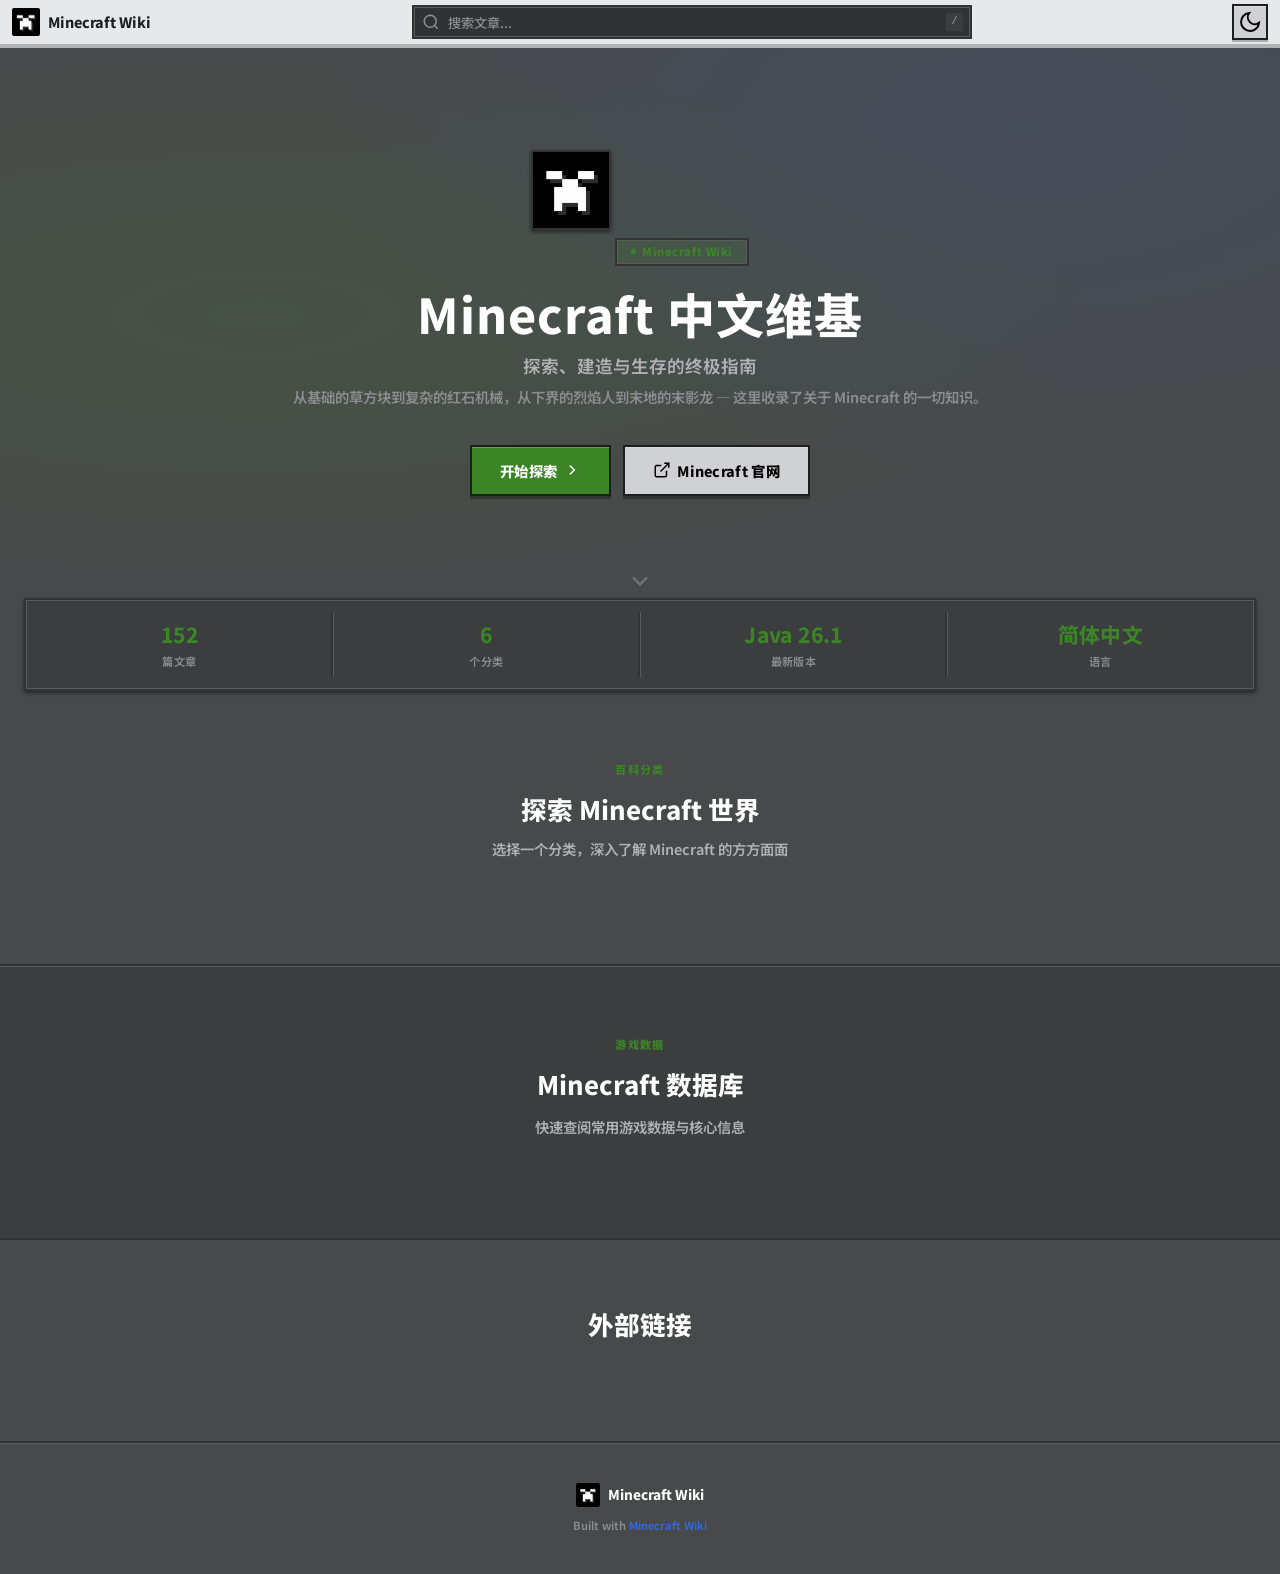
==== index.html @ eb690737 "fix(ui): 修复侧边栏折叠及优化主页宽屏布局" ====
<!DOCTYPE html>
<html lang="zh-Hans" data-theme="dark">
<head>
  <meta charset="UTF-8">
  <meta name="viewport" content="width=device-width, initial-scale=1.0">
  <title>Lively Minecraft Wiki</title>
  <meta name="description" content="Lively Minecraft Wiki · 灵动--我的世界中文百科，从基础的草方块到复杂的红石机械，收录关于 Minecraft 的一切知识">

  <link rel="preconnect" href="https://fonts.loli.net">
  <link rel="preconnect" href="https://gstatic.loli.net" crossorigin>
  <link href="https://fonts.loli.net/css2?family=Noto+Sans+SC:wght@300;400;500;600;700&display=swap" rel="stylesheet">

  <link rel="stylesheet" href="page/css/theme.css">
  <link rel="stylesheet" href="page/css/home.css">
</head>
<body>

  <!-- Top Bar -->
  <header class="home-topbar" id="topBar">
    <a href="./" class="home-topbar__brand" id="topBrand">
      <img class="home-topbar__logo" id="topLogo" src="page/logo.jpg" alt="Logo">
      <span class="home-topbar__name" id="topName">Minecraft Wiki</span>
    </a>
    <div class="home-topbar__search" id="homeSearch">
      <div class="search-box">
        <svg class="search-box__icon" viewBox="0 0 24 24" width="18" height="18" fill="none" stroke="currentColor" stroke-width="2">
          <circle cx="11" cy="11" r="8"/><line x1="21" y1="21" x2="16.65" y2="16.65"/>
        </svg>
        <input type="text" class="search-box__input" id="homeSearchInput" placeholder="搜索文章..." autocomplete="off">
        <kbd class="search-box__shortcut">/</kbd>
        <button class="search-box__clear" id="homeSearchClear" aria-label="清除搜索" style="display:none">
          <svg viewBox="0 0 24 24" width="16" height="16" fill="none" stroke="currentColor" stroke-width="2"><line x1="18" y1="6" x2="6" y2="18"/><line x1="6" y1="6" x2="18" y2="18"/></svg>
        </button>
      </div>
      <div class="search-results" id="homeSearchResults" style="display:none">
        <div class="search-results__inner" id="homeSearchResultsInner"></div>
        <div class="search-results__footer">按 <kbd>/</kbd> 快速聚焦搜索框</div>
      </div>
    </div>
    <div class="home-topbar__actions">
      <button class="icon-button" id="themeToggle" aria-label="切换主题">
        <svg viewBox="0 0 24 24" width="24" height="24" id="themeIcon" fill="none" stroke="currentColor" stroke-width="2">
          <path d="M21 12.79A9 9 0 1 1 11.21 3 7 7 0 0 0 21 12.79z"/>
        </svg>
      </button>
    </div>
  </header>

  <!-- Hero Section -->
  <section class="hero">
    <div class="hero__content">
      <img class="hero__logo" id="heroLogo" src="page/logo.jpg" alt="Logo">
      <div class="hero__badge" id="heroBadge">
        <span class="hero__badge-dot"></span>
        <span id="heroBadgeText">Minecraft Wiki</span>
      </div>
      <h1 class="hero__title" id="heroTitle">Minecraft 中文维基</h1>
      <p class="hero__subtitle" id="heroSubtitle">探索、建造与生存的终极指南</p>
      <p class="hero__description" id="heroDescription">从基础的草方块到复杂的红石机械，从下界的烈焰人到末地的末影龙 — 这里收录了关于 Minecraft 的一切知识。</p>
      <div class="hero__actions" id="heroActions">
        <a class="btn btn--primary" href="#categoryPortal" id="heroPrimary">
          <span>开始探索</span>
          <svg viewBox="0 0 24 24" width="18" height="18" fill="none" stroke="currentColor" stroke-width="2"><polyline points="9 18 15 12 9 6"/></svg>
        </a>
        <a class="btn btn--outline" href="https://www.minecraft.net/" target="_blank" rel="noopener" id="heroSecondary">
          <svg viewBox="0 0 24 24" width="18" height="18" fill="none" stroke="currentColor" stroke-width="2"><path d="M18 13v6a2 2 0 0 1-2 2H5a2 2 0 0 1-2-2V8a2 2 0 0 1 2-2h6"/><polyline points="15 3 21 3 21 9"/><line x1="10" y1="14" x2="21" y2="3"/></svg>
          <span>Minecraft 官网</span>
        </a>
      </div>
    </div>
    <div class="scroll-indicator" id="scrollIndicator" title="向下滚动">
      <svg viewBox="0 0 24 24" width="28" height="28" fill="none" stroke="currentColor" stroke-width="2">
        <polyline points="6 9 12 15 18 9"/>
      </svg>
    </div>
  </section>

  <!-- Stats Bar -->
  <section class="stats-bar" id="statsBar">
    <div class="stats-bar__inner">
      <div class="stats-bar__item">
        <span class="stats-bar__number" id="statsTotalArticles">152</span>
        <span class="stats-bar__label">篇文章</span>
      </div>
      <div class="stats-bar__item">
        <span class="stats-bar__number" id="statsCategories">6</span>
        <span class="stats-bar__label">个分类</span>
      </div>
      <div class="stats-bar__item" id="statsVersionItem">
        <span class="stats-bar__number" id="statsLatestVersion">Java 26.1</span>
        <span class="stats-bar__label">最新版本</span>
      </div>
      <div class="stats-bar__item">
        <span class="stats-bar__number" id="statsLang">简体中文</span>
        <span class="stats-bar__label">语言</span>
      </div>
    </div>
  </section>

  <!-- Category Portal - MC Wiki Style -->
  <section class="category-portal" id="categoryPortal">
    <div class="category-portal__inner">
      <div class="category-portal__header">
        <span class="category-portal__label">百科分类</span>
        <h2 class="category-portal__title">探索 Minecraft 世界</h2>
        <p class="category-portal__subtitle">选择一个分类，深入了解 Minecraft 的方方面面</p>
      </div>
      <div class="category-portal__grid" id="categoryGrid">
        <!-- Dynamic category cards inserted by JS -->
      </div>
    </div>
  </section>

  <!-- Widgets Section -->
  <section class="widgets" id="widgetsSection">
    <div class="widgets__inner">
      <div class="widgets__header">
        <span class="widgets__label" id="widgetsLabel">游戏数据</span>
        <h2 class="widgets__title" id="widgetsTitle">Minecraft 数据库</h2>
        <p class="widgets__description" id="widgetsDescription">快速查阅常用游戏数据与核心信息</p>
      </div>
      <div class="widgets__grid" id="widgetsGrid">
        <!-- Dynamic widgets inserted by JS -->
      </div>
    </div>
  </section>

  <!-- External Links Section -->
  <section class="links-section" id="linksSection">
    <h2 class="links-section__title" id="linksTitle">外部链接</h2>
    <div class="links-grid" id="linksGrid">
      <!-- Dynamic links inserted by JS -->
    </div>
  </section>

  <!-- Footer -->
  <footer class="site-footer">
    <div class="site-footer__inner">
      <div class="site-footer__brand">
        <img class="site-footer__logo" id="footerLogo" src="page/logo.jpg" alt="Logo">
        <span class="site-footer__name" id="footerName">Minecraft Wiki</span>
      </div>
      <p class="site-footer__copyright">
        Built with <a class="site-footer__link" href="https://www.minecraft.net/" id="footerLink">Minecraft Wiki</a>
      </p>
    </div>
  </footer>

  <script>
  (function() {
    'use strict';

    // ===== SVG Icons =====
    var ICONS = {
      edit: '<svg viewBox="0 0 24 24" width="24" height="24" fill="none" stroke="currentColor" stroke-width="2"><path d="M11 4H4a2 2 0 0 0-2 2v14a2 2 0 0 0 2 2h14a2 2 0 0 0 2-2v-7"/><path d="M18.5 2.5a2.121 2.121 0 0 1 3 3L12 15l-4 1 1-4 9.5-9.5z"/></svg>',
      palette: '<svg viewBox="0 0 24 24" width="24" height="24" fill="none" stroke="currentColor" stroke-width="2"><circle cx="12" cy="12" r="10"/><path d="M12 2a10 10 0 0 1 0 20"/><path d="M12 2a10 10 0 0 0 0 20"/></svg>',
      darkmode: '<svg viewBox="0 0 24 24" width="24" height="24" fill="none" stroke="currentColor" stroke-width="2"><path d="M21 12.79A9 9 0 1 1 11.21 3 7 7 0 0 0 21 12.79z"/></svg>',
      devices: '<svg viewBox="0 0 24 24" width="24" height="24" fill="none" stroke="currentColor" stroke-width="2"><rect x="2" y="3" width="20" height="14" rx="2" ry="2"/><line x1="8" y1="21" x2="16" y2="21"/><line x1="12" y1="17" x2="12" y2="21"/></svg>',
      bolt: '<svg viewBox="0 0 24 24" width="24" height="24" fill="none" stroke="currentColor" stroke-width="2"><polygon points="13 2 3 14 12 14 11 22 21 10 12 10 13 2"/></svg>',
      tune: '<svg viewBox="0 0 24 24" width="24" height="24" fill="none" stroke="currentColor" stroke-width="2"><line x1="4" y1="21" x2="4" y2="14"/><line x1="4" y1="10" x2="4" y2="3"/><line x1="12" y1="21" x2="12" y2="12"/><line x1="12" y1="8" x2="12" y2="3"/><line x1="20" y1="21" x2="20" y2="16"/><line x1="20" y1="12" x2="20" y2="3"/><line x1="1" y1="14" x2="7" y2="14"/><line x1="9" y1="8" x2="15" y2="8"/><line x1="17" y1="16" x2="23" y2="16"/></svg>',
      home: '<svg viewBox="0 0 24 24" width="20" height="20" fill="none" stroke="currentColor" stroke-width="2"><path d="M3 9l9-7 9 7v11a2 2 0 0 1-2 2H5a2 2 0 0 1-2-2z"/><polyline points="9 22 9 12 15 12 15 22"/></svg>',
      schedule: '<svg viewBox="0 0 24 24" width="20" height="20" fill="none" stroke="currentColor" stroke-width="2"><rect x="3" y="4" width="18" height="18" rx="2" ry="2"/><line x1="16" y1="2" x2="16" y2="6"/><line x1="8" y1="2" x2="8" y2="6"/><line x1="3" y1="10" x2="21" y2="10"/></svg>',
      info: '<svg viewBox="0 0 24 24" width="20" height="20" fill="none" stroke="currentColor" stroke-width="2"><circle cx="12" cy="12" r="10"/><line x1="12" y1="16" x2="12" y2="12"/><line x1="12" y1="8" x2="12.01" y2="8"/></svg>',
      external: '<svg viewBox="0 0 24 24" width="16" height="16" fill="none" stroke="currentColor" stroke-width="2"><path d="M18 13v6a2 2 0 0 1-2 2H5a2 2 0 0 1-2-2V8a2 2 0 0 1 2-2h6"/><polyline points="15 3 21 3 21 9"/><line x1="10" y1="14" x2="21" y2="3"/></svg>',
      chevronRight: '<svg viewBox="0 0 24 24" width="20" height="20" fill="none" stroke="currentColor" stroke-width="2"><polyline points="9 18 15 12 9 6"/></svg>',
      sun: '<svg viewBox="0 0 24 24" width="24" height="24" fill="none" stroke="currentColor" stroke-width="2"><circle cx="12" cy="12" r="5"/><line x1="12" y1="1" x2="12" y2="3"/><line x1="12" y1="21" x2="12" y2="23"/><line x1="4.22" y1="4.22" x2="5.64" y2="5.64"/><line x1="18.36" y1="18.36" x2="19.78" y2="19.78"/><line x1="1" y1="12" x2="3" y2="12"/><line x1="21" y1="12" x2="23" y2="12"/><line x1="4.22" y1="19.78" x2="5.64" y2="18.36"/><line x1="18.36" y1="5.64" x2="19.78" y2="4.22"/></svg>',
      moon: '<svg viewBox="0 0 24 24" width="24" height="24" fill="none" stroke="currentColor" stroke-width="2"><path d="M21 12.79A9 9 0 1 1 11.21 3 7 7 0 0 0 21 12.79z"/></svg>',
      search: '<svg viewBox="0 0 24 24" width="18" height="18" fill="none" stroke="currentColor" stroke-width="2"><circle cx="11" cy="11" r="8"/><line x1="21" y1="21" x2="16.65" y2="16.65"/></svg>',
      cube: '<svg viewBox="0 0 24 24" width="24" height="24" fill="none" stroke="currentColor" stroke-width="2"><path d="M21 16V8a2 2 0 0 0-1-1.73l-7-4a2 2 0 0 0-2 0l-7 4A2 2 0 0 0 3 8v8a2 2 0 0 0 1 1.73l7 4a2 2 0 0 0 2 0l7-4A2 2 0 0 0 21 16z"/></svg>',
      sword: '<svg viewBox="0 0 24 24" width="24" height="24" fill="none" stroke="currentColor" stroke-width="2"><polyline points="14.5 17.5 3 6 3 3 6 3 17.5 14.5"/><line x1="13" y1="19" x2="19" y2="13"/><line x1="16" y1="16" x2="20" y2="20"/><line x1="19" y1="21" x2="21" y2="19"/></svg>',
      monster: '<svg viewBox="0 0 24 24" width="24" height="24" fill="none" stroke="currentColor" stroke-width="2"><circle cx="12" cy="12" r="10"/><circle cx="9" cy="10" r="1.5"/><circle cx="15" cy="10" r="1.5"/><path d="M9 15c0 0 1.5 2 3 2s3-2 3-2"/></svg>',
      anvil: '<svg viewBox="0 0 24 24" width="24" height="24" fill="none" stroke="currentColor" stroke-width="2"><path d="M6 6h12v4H6z"/><path d="M8 10v8h8v-8"/><path d="M10 18v4h4v-4"/></svg>',
      gear: '<svg viewBox="0 0 24 24" width="24" height="24" fill="none" stroke="currentColor" stroke-width="2"><circle cx="12" cy="12" r="3"/><path d="M12 1v2M12 21v2M4.22 4.22l1.42 1.42M18.36 18.36l1.42 1.42M1 12h2M21 12h2M4.22 19.78l1.42-1.42M18.36 5.64l1.42-1.42"/></svg>',
      history: '<svg viewBox="0 0 24 24" width="24" height="24" fill="none" stroke="currentColor" stroke-width="2"><circle cx="12" cy="12" r="10"/><polyline points="12 6 12 12 16 14"/></svg>'
    };

    // ===== Theme =====
    var html = document.documentElement;
    var themeIcon = document.getElementById('themeIcon');

    function getPreferredTheme() {
      var stored = localStorage.getItem('owd-home-theme');
      if (stored === 'light' || stored === 'dark') return stored;
      return window.matchMedia('(prefers-color-scheme: light)').matches ? 'light' : 'dark';
    }

    function applyTheme(theme) {
      html.setAttribute('data-theme', theme);
      var isDark = theme === 'dark';
      themeIcon.innerHTML = isDark ? ICONS.moon : ICONS.sun;
      localStorage.setItem('owd-home-theme', theme);
    }

    function toggleTheme() {
      html.classList.add('theme-transition');
      var newTheme = html.getAttribute('data-theme') === 'dark' ? 'light' : 'dark';
      applyTheme(newTheme);
      setTimeout(function() { html.classList.remove('theme-transition'); }, 300);
    }

    applyTheme(getPreferredTheme());
    document.getElementById('themeToggle').addEventListener('click', toggleTheme);

    // ===== Category Data =====
    var CATEGORIES = [
      {
        id: 'blocks',
        title: '方块',
        icon: 'cube',
        description: '从草方块到远古残骸，超过 150 种方块的完整知识库。每种方块都有详细的属性、获取方式与用途说明。',
        color: '#3C8527',
        link: 'page/#/blocks',
        count: '87 篇文章',
        tags: ['石头', '木头', '矿石', '红石', '建筑', '装饰']
      },
      {
        id: 'items',
        title: '物品',
        icon: 'sword',
        description: '工具、武器、盔甲、食物、药水 — 所有可持有和使用的物品。含合成配方与推荐附魔。',
        color: '#2E6BE5',
        link: 'page/#/items',
        count: '14 篇文章',
        tags: ['工具', '武器', '盔甲', '食物', '药水', '附魔书']
      },
      {
        id: 'mobs',
        title: '生物',
        icon: 'monster',
        description: '从友好的村民到可怕的末影龙，认识每一种生物的行为、掉落物与战斗策略。',
        color: '#C33636',
        link: 'page/#/mobs',
        count: '21 篇文章',
        tags: ['被动', '中立', '敌对', 'Boss', '下界', '末地']
      },
      {
        id: 'crafting',
        title: '合成',
        icon: 'anvil',
        description: '工作台、熔炉、酿造台 — 所有合成、烧炼与酿造配方一应俱全。',
        color: '#D4A017',
        link: 'page/#/crafting',
        count: '9 篇文章',
        tags: ['工具', '武器', '盔甲', '红石', '酿造', '烧炼']
      },
      {
        id: 'mechanics',
        title: '游戏机制',
        icon: 'gear',
        description: '红石电路、附魔、交易、战斗 — 深入了解 Minecraft 的每一个游戏系统。',
        color: '#7B2D8B',
        link: 'page/#/mechanics',
        count: '15 篇文章',
        tags: ['红石', '附魔', '酿造', '交易', '战斗', '养殖']
      },
      {
        id: 'versions',
        title: '版本历史',
        icon: 'history',
        description: '从 Classic 到最新版本，追溯 Minecraft 的完整进化历程与每个版本的更新内容。',
        color: '#1A8B8B',
        link: 'page/#/versions',
        count: '1 篇文章',
        tags: ['Java版', '基岩版', '更新日志', '版本对比']
      }
    ];

    // ===== Version Data - Loaded from api/latest.json =====
    var LATEST_VERSIONS = null;
    function loadLatestVersion() {
      return fetch('api/latest.json')
        .then(function(r) { return r.json(); })
        .then(function(data) {
          LATEST_VERSIONS = data;
          // Update stats bar
          var statsEl = document.getElementById('statsLatestVersion');
          if (statsEl && data.java) {
            statsEl.textContent = 'Java ' + data.java.version;
          }
        })
        .catch(function(err) {
          console.warn('加载 api/latest.json 失败:', err.message);
        });
    }

    function replaceVersionPlaceholders(md) {
      if (!LATEST_VERSIONS) return md;
      return md
        .replace(/\{\{JE_VERSION\}\}/g, LATEST_VERSIONS.java ? LATEST_VERSIONS.java.version : '1.21.5')
        .replace(/\{\{BE_VERSION\}\}/g, LATEST_VERSIONS.bedrock ? LATEST_VERSIONS.bedrock.version : '1.21.70')
        .replace(/\{\{JE_NAME\}\}/g, LATEST_VERSIONS.java ? LATEST_VERSIONS.java.name : 'Spring to Life')
        .replace(/\{\{BE_NAME\}\}/g, LATEST_VERSIONS.bedrock ? LATEST_VERSIONS.bedrock.name : 'Spring to Life')
        .replace(/\{\{JE_NAME_ZH\}\}/g, LATEST_VERSIONS.java ? LATEST_VERSIONS.java.name_zh : '春日生机')
        .replace(/\{\{BE_NAME_ZH\}\}/g, LATEST_VERSIONS.bedrock ? LATEST_VERSIONS.bedrock.name_zh : '春日生机')
        .replace(/\{\{JE_DATE\}\}/g, LATEST_VERSIONS.java ? LATEST_VERSIONS.java.date : '')
        .replace(/\{\{BE_DATE\}\}/g, LATEST_VERSIONS.bedrock ? LATEST_VERSIONS.bedrock.date : '');
    }

    // ===== Search System =====
    var SEARCH_INDEX = null;
    var searchTimeout = null;

    function buildSearchIndex() {
      SEARCH_INDEX = [];
      // Add categories
      CATEGORIES.forEach(function(cat) {
        SEARCH_INDEX.push({
          type: 'category',
          title: cat.title,
          description: cat.description,
          link: cat.link,
          icon: cat.icon,
          keywords: cat.id + ' ' + cat.title + ' ' + cat.description + ' ' + cat.tags.join(' ')
        });
      });
      // Add from config.json nav
      if (window._siteNav) {
        window._siteNav.forEach(function(item) {
          if (!item.children) {
            SEARCH_INDEX.push({
              type: 'page',
              title: item.title,
              description: 'Minecraft Wiki 文档',
              link: 'page/#' + (item.route || '/' + item.title.toLowerCase()),
              icon: item.icon || 'info',
              keywords: item.title
            });
          } else if (item.children) {
            // Add parent as category
            SEARCH_INDEX.push({
              type: 'category',
              title: item.title,
              description: item.title + ' 分类索引',
              link: 'page/#' + (item.route || '/' + item.title.toLowerCase()),
              icon: item.icon || 'info',
              keywords: item.title
            });
            // Add all children
            item.children.forEach(function(child) {
              SEARCH_INDEX.push({
                type: 'page',
                title: child.title,
                description: item.title + ' 分类',
                link: 'page/#' + child.route,
                icon: item.icon || 'info',
                keywords: child.title + ' ' + item.title
              });
            });
          }
        });
      }
    }

    function searchWiki(query) {
      if (!query || query.trim().length < 1) return [];
      if (!SEARCH_INDEX) buildSearchIndex();
      var q = query.toLowerCase().trim();
      var results = [];
      SEARCH_INDEX.forEach(function(item) {
        var keywords = item.keywords.toLowerCase();
        if (keywords.indexOf(q) !== -1) {
          results.push(item);
        }
      });
      // Sort: exact title match first, then starts-with, then contains
      results.sort(function(a, b) {
        var aExact = a.title.toLowerCase() === q ? 2 : (a.title.toLowerCase().indexOf(q) === 0 ? 1 : 0);
        var bExact = b.title.toLowerCase() === q ? 2 : (b.title.toLowerCase().indexOf(q) === 0 ? 1 : 0);
        return bExact - aExact;
      });
      return results.slice(0, 8);
    }

    function renderSearchResults(results) {
      var container = document.getElementById('homeSearchResults');
      var inner = document.getElementById('homeSearchResultsInner');
      if (!results || results.length === 0) {
        container.style.display = 'none';
        return;
      }
      inner.innerHTML = results.map(function(r) {
        return '<a class="search-result-item" href="' + r.link + '">' +
          '<div class="search-result-item__icon">' + (ICONS[r.icon] || ICONS.info) + '</div>' +
          '<div class="search-result-item__body">' +
            '<div class="search-result-item__title">' + r.title + '</div>' +
            '<div class="search-result-item__desc">' + (r.description || '') + '</div>' +
          '</div>' +
          '<div class="search-result-item__badge">' + (r.type === 'category' ? '分类' : '页面') + '</div>' +
        '</a>';
      }).join('');
      container.style.display = 'block';
    }

    function handleSearchInput(val) {
      var clearBtn = document.getElementById('homeSearchClear');
      if (val.trim().length > 0) {
        clearBtn.style.display = 'flex';
        var results = searchWiki(val);
        renderSearchResults(results);
      } else {
        clearBtn.style.display = 'none';
        document.getElementById('homeSearchResults').style.display = 'none';
      }
    }

    // Search input events
    var searchInput = document.getElementById('homeSearchInput');
    var searchShortcut = document.querySelector('.search-box__shortcut');
    searchInput.addEventListener('input', function() {
      clearTimeout(searchTimeout);
      var val = this.value;
      searchTimeout = setTimeout(function() { handleSearchInput(val); }, 150);
    });
    searchInput.addEventListener('focus', function() {
      searchShortcut.style.display = 'none';
      if (this.value.trim().length > 0) {
        handleSearchInput(this.value);
      }
    });
    searchInput.addEventListener('blur', function() {
      searchShortcut.style.display = this.value.trim().length > 0 ? 'none' : 'inline-flex';
    });
    // Close search results when clicking outside
    document.addEventListener('click', function(e) {
      var searchWrap = document.getElementById('homeSearch');
      if (!searchWrap.contains(e.target)) {
        document.getElementById('homeSearchResults').style.display = 'none';
      }
    });
    // Clear button
    document.getElementById('homeSearchClear').addEventListener('click', function() {
      searchInput.value = '';
      searchInput.focus();
      handleSearchInput('');
    });
    // Keyboard shortcut: / to focus search
    document.addEventListener('keydown', function(e) {
      if (e.key === '/' && document.activeElement !== searchInput &&
          document.activeElement.tagName !== 'INPUT' &&
          document.activeElement.tagName !== 'TEXTAREA') {
        e.preventDefault();
        searchInput.focus();
      }
      // Escape to close results
      if (e.key === 'Escape') {
        document.getElementById('homeSearchResults').style.display = 'none';
        searchInput.blur();
      }
    });

    // ===== Config Loader =====
    var DEFAULT_CONFIG = {
      site: { name: 'Minecraft Wiki', logo: 'page/logo.jpg', meta: 'Minecraft Wiki · 我的世界中文维基百科' },
      nav: [
        { title: '首页', icon: 'home' },
        { title: '指南', icon: 'schedule' },
        { title: '关于', icon: 'info' }
      ],
      sidebarLinks: [
        { title: 'GitHub', url: 'https://github.com', external: true }
      ],
      home: {
        badge: 'Minecraft Wiki',
        heroTitle: 'Minecraft 中文维基',
        heroSubtitle: '探索、建造与生存的终极指南',
        heroDescription: '从基础的草方块到复杂的红石机械，从下界的烈焰人到末地的末影龙 — 这里收录了关于 Minecraft 的一切知识。',
        primaryAction: { text: '开始探索', link: '#categoryPortal' },
        secondaryAction: { text: 'Minecraft 官网', link: 'https://www.minecraft.net/' }
      }
    };

    function renderCategoryCards() {
      var grid = document.getElementById('categoryGrid');
      if (!grid) return;
      grid.innerHTML = '';

      // Calculate total articles
      var totalArticles = 0;
      CATEGORIES.forEach(function(cat) {
        totalArticles += parseInt(cat.count) || 0;
      });

      // Update stats bar
      var totalEl = document.getElementById('statsTotalArticles');
      var catEl = document.getElementById('statsCategories');
      if (totalEl) totalEl.textContent = totalArticles;
      if (catEl) catEl.textContent = CATEGORIES.length;

      CATEGORIES.forEach(function(cat, i) {
        var card = document.createElement('a');
        card.className = 'cat-card';
        card.href = cat.link;
        card.style.animationDelay = (i * 0.06) + 's';
        card.innerHTML =
          '<div class="cat-card__accent" style="background:' + cat.color + '"></div>' +
          '<div class="cat-card__icon" style="color:' + cat.color + ';background:' + cat.color + '18">' + (ICONS[cat.icon] || ICONS.cube) + '</div>' +
          '<div class="cat-card__body">' +
            '<h3 class="cat-card__title">' + cat.title + '</h3>' +
            '<p class="cat-card__description">' + cat.description + '</p>' +
            '<div class="cat-card__tags">' + cat.tags.map(function(t) { return '<span class="cat-card__tag">' + t + '</span>'; }).join('') + '</div>' +
          '</div>' +
          '<div class="cat-card__meta">' +
            '<span class="cat-card__count">' + cat.count + '</span>' +
            '<span class="cat-card__arrow">' + ICONS.chevronRight + '</span>' +
          '</div>';
        grid.appendChild(card);
      });
    }

    function applyConfig(cfg) {
      var site = cfg.site || {};
      var home = cfg.home || {};

      // Store nav for search index
      if (cfg.nav) window._siteNav = cfg.nav;

      // Site info
      document.title = site.name || 'My Docs';
      document.querySelector('meta[name="description"]').content = site.meta || '';
      var logoUrl = site.logo || 'page/logo.jpg';
      var siteName = site.name || 'My Docs';

      // Set logo across all locations
      var logoEls = document.querySelectorAll('#heroLogo, #topLogo, #footerLogo');
      for (var i = 0; i < logoEls.length; i++) logoEls[i].src = logoUrl;

      // Set site name
      document.getElementById('topName').textContent = siteName;
      document.getElementById('footerName').textContent = siteName;

      // Hero section
      document.getElementById('heroBadgeText').textContent = home.badge || ('基于 ' + siteName);
      document.getElementById('heroTitle').textContent = home.heroTitle || siteName;
      document.getElementById('heroSubtitle').textContent = home.heroSubtitle || '';
      document.getElementById('heroDescription').textContent = home.heroDescription || '';

      // Hero actions
      var primary = home.primaryAction || { text: '开始阅读', link: '#categoryPortal' };
      var secondary = home.secondaryAction || { text: 'GitHub', link: 'https://github.com' };
      var heroPrimary = document.getElementById('heroPrimary');
      heroPrimary.href = primary.link;
      heroPrimary.firstElementChild.textContent = primary.text;
      var heroSecondary = document.getElementById('heroSecondary');
      heroSecondary.href = secondary.link;
      heroSecondary.lastElementChild.textContent = secondary.text;

      // Render category cards
      renderCategoryCards();
      buildSearchIndex();

      // Links
      var links = cfg.sidebarLinks || [];
      if (links.length > 0) {
        document.getElementById('linksTitle').textContent = home.linksTitle || '外部链接';
        var linksGrid = document.getElementById('linksGrid');
        linksGrid.innerHTML = '';
        links.forEach(function(link) {
          var a = document.createElement('a');
          a.className = 'link-item';
          a.href = link.url;
          if (link.external) {
            a.target = '_blank';
            a.rel = 'noopener';
          }
          a.innerHTML = (ICONS[link.icon] || ICONS.external) + '<span>' + link.title + '</span>';
          linksGrid.appendChild(a);
        });
        document.getElementById('linksSection').style.display = '';
      } else {
        document.getElementById('linksSection').style.display = 'none';
      }

      // Footer
      document.getElementById('footerLink').href = secondary.link;
    }

    // ===== Widget System =====
    var WIDGET_BREAKPOINTS = {
      mobile:  '(max-width: 768px)',
      tablet:  '(min-width: 769px) and (max-width: 1024px)',
      desktop: '(min-width: 1025px)'
    };

    var WIDGET_COLORS = {
      primary:   { bg: 'var(--md-sys-color-primary-container)',     fg: 'var(--md-sys-color-on-primary-container)',     border: 'var(--md-sys-color-primary)' },
      secondary: { bg: 'var(--md-sys-color-secondary-container)',   fg: 'var(--md-sys-color-on-secondary-container)',   border: 'var(--md-sys-color-secondary)' },
      tertiary:  { bg: 'var(--md-sys-color-tertiary-container)',    fg: 'var(--md-sys-color-on-tertiary-container)',    border: 'var(--md-sys-color-tertiary)' },
      error:     { bg: 'var(--md-sys-color-error-container)',       fg: 'var(--md-sys-color-on-error-container)',       border: 'var(--md-sys-color-error)' },
      neutral:   { bg: 'var(--md-sys-color-surface-container-high)',fg: 'var(--md-sys-color-on-surface)',               border: 'var(--md-sys-color-outline)' }
    };

    function parseAreas(md) {
      var templateMap = {};
      var regex = /<!--\s*areas:(\w+)=\"([^\"]+)\"\s*-->/g;
      var match;
      while ((match = regex.exec(md)) !== null) {
        var platform = match[1].toLowerCase();
        var rowsStr = match[2].trim();
        var rows = [];
        var rowRegex = /\"([^\"]+)\"/g;
        var rowMatch;
        while ((rowMatch = rowRegex.exec('\"' + rowsStr + '\"')) !== null) {
          rows.push(rowMatch[1].trim());
        }
        if (rows.length === 0) rows = rowsStr.split(/\s*\"\s*\"/).filter(Boolean);
        templateMap[platform] = rows.join('\" \"');
      }
      return templateMap;
    }

    function applyAreaTemplate(templateStr) {
      var grid = document.getElementById('widgetsGrid');
      if (!templateStr) { grid.style.gridTemplateAreas = ''; return; }
      var rows = templateStr.split('\" \"');
      var formatted = rows.map(function(r) { return \"'\" + r.trim() + \"'\"; }).join(' ');
      grid.style.gridTemplateAreas = formatted;
      if (rows.length > 0) {
        var cols = rows[0].trim().split(/\s+/).length;
        grid.style.gridTemplateColumns = 'repeat(' + cols + ', 1fr)';
      }
    }

    function parseWidgetsMD(md) {
      var templates = parseAreas(md);
      var widgets = [];

      var regex = /<!--\s*widget:([^>]+)\s*-->([\s\S]*?)<!--\s*\/widget\s*-->/g;
      var match;
      while ((match = regex.exec(md)) !== null) {
        var paramsStr = match[1].trim();
        var block = match[2].trim();

        var params = {};
        paramsStr.split(',').forEach(function(p) {
          var kv = p.trim().split('=');
          if (kv.length === 2) params[kv[0].trim()] = kv[1].trim();
        });

        var widget = {
          area:  params.area  || 'default',
          type:  params.type  || 'card',
          color: params.color || 'primary'
        };

        var hMatch = block.match(/^##\s+(.+)$/m);
        if (hMatch) {
          var raw = hMatch[1].trim();
          var emojiMatch = raw.match(/^([\p{Emoji_Presentation}\p{Emoji}\u{200D}\u{FE0F}]+)\s*/u);
          if (emojiMatch) {
            widget.emoji = emojiMatch[0].trim();
            widget.title = raw.slice(emojiMatch[0].length).trim();
          } else {
            widget.emoji = '';
            widget.title = raw;
          }
        }

        var sections = [];
        var lines = block.split('\n');
        var currentSection = null;
        var skipHeading = false;

        for (var i = 0; i < lines.length; i++) {
          var line = lines[i];
          var trimmed = line.trim();

          if (trimmed.startsWith('## ')) { skipHeading = true; continue; }
          if (!skipHeading) continue;
          skipHeading = false;

          if (trimmed.startsWith('### ')) {
            if (currentSection) sections.push(currentSection);
            currentSection = { heading: trimmed.slice(4).trim(), items: [] };
          } else if (trimmed.startsWith('- ') || trimmed.startsWith('* ')) {
            var itemText = trimmed.slice(2).trim();
            var linkMatch = itemText.match(/^\[([^\]]+)\]\(([^)]+)\)$/);
            if (currentSection) {
              currentSection.items.push(linkMatch
                ? { type: 'link', text: linkMatch[1], url: linkMatch[2] }
                : { type: 'bullet', text: itemText });
            } else {
              currentSection = { heading: '', items: [] };
              currentSection.items.push(linkMatch
                ? { type: 'link', text: linkMatch[1], url: linkMatch[2] }
                : { type: 'bullet', text: itemText });
            }
          } else if (trimmed.startsWith('|')) {
            if (!currentSection) currentSection = { heading: '', items: [] };
            currentSection.items.push({ type: 'tableRow', cells: trimmed.split('|').map(function(c) { return c.trim(); }).filter(Boolean) });
          } else if (trimmed.length > 0 && !trimmed.startsWith('[')) {
            if (currentSection) {
              currentSection.items.push({ type: 'text', text: trimmed });
            } else {
              currentSection = { heading: '', items: [{ type: 'text', text: trimmed }] };
            }
          } else if (trimmed.startsWith('[')) {
            var lnkMatch = trimmed.match(/\[([^\]]+)\]\(([^)]+)\)/);
            if (lnkMatch) {
              if (currentSection) {
                currentSection.items.push({ type: 'cta', text: lnkMatch[1], url: lnkMatch[2] });
              } else {
                currentSection = { heading: '', items: [{ type: 'cta', text: lnkMatch[1], url: lnkMatch[2] }] };
              }
            }
          }
        }
        if (currentSection) sections.push(currentSection);

        widget.sections = sections;
        if (sections.length > 0) {
          var firstText = sections[0].items.find(function(it) { return it.type === 'text'; });
          widget.description = firstText ? firstText.text : '';
        }

        widget.linkUrl = '';
        widget.linkText = '';
        if (sections.length > 0) {
          var lastSection = sections[sections.length - 1];
          var ctaItem = lastSection.items.find(function(it) { return it.type === 'cta'; });
          if (ctaItem) {
            widget.linkUrl = ctaItem.url;
            widget.linkText = ctaItem.text;
            lastSection.items = lastSection.items.filter(function(it) { return it.type !== 'cta'; });
            if (lastSection.items.length === 0) sections.pop();
          }
        }

        widgets.push(widget);
      }

      return { templates: templates, widgets: widgets };
    }

    function renderWidgetBody(sections, type) {
      var html = '';
      if (!sections || sections.length === 0) return html;

      switch (type) {
        case 'news':
          sections.forEach(function(sec) {
            html += '<div class=\"widget-news__item\">';
            html += '<span class=\"widget-news__date\">' + sec.heading + '</span>';
            sec.items.forEach(function(item) {
              if (item.type === 'text') html += '<p class=\"widget-news__text\">' + item.text + '</p>';
            });
            html += '</div>';
          });
          break;

        case 'stats':
          html += '<table class=\"widget-stats__table\">';
          sections.forEach(function(sec) {
            if (sec.heading) {
              html += '<thead><tr><th colspan=\"2\">' + sec.heading + '</th></tr></thead>';
            }
            html += '<tbody>';
            sec.items.forEach(function(item) {
              if (item.type === 'tableRow' && item.cells.length >= 2) {
                html += '<tr><td>' + item.cells[0] + '</td><td class=\"widget-stats__value\">' + item.cells[1] + '</td></tr>';
              }
            });
            html += '</tbody>';
          });
          html += '</table>';
          break;

        case 'versions':
          html += '<div class=\"widget-versions__grid\">';
          sections.forEach(function(sec) {
            sec.items.forEach(function(item) {
              if (item.type === 'tableRow' && item.cells.length >= 2) {
                html += '<div class=\"widget-versions__item\">';
                html += '<span class=\"widget-versions__platform\">' + item.cells[0] + '</span>';
                html += '<span class=\"widget-versions__version\">' + item.cells[1] + '</span>';
                html += '</div>';
              }
            });
          });
          html += '</div>';
          break;

        case 'links':
          html += '<div class=\"widget-links__list\">';
          sections.forEach(function(sec) {
            sec.items.forEach(function(item) {
              if (item.type === 'link') {
                html += '<a class=\"widget-links__item\" href=\"' + item.url + '\">' + item.text + '</a>';
              } else if (item.type === 'text') {
                html += '<span class=\"widget-links__label\">' + item.text + '</span>';
              }
            });
          });
          html += '</div>';
          break;

        case 'featured':
        default:
          sections.forEach(function(sec) {
            if (sec.heading) {
              html += '<h4 class=\"widget-body__subtitle\">' + sec.heading + '</h4>';
            }
            sec.items.forEach(function(item) {
              if (item.type === 'text') {
                html += '<p class=\"widget-body__text\">' + item.text + '</p>';
              } else if (item.type === 'bullet') {
                html += '<li class=\"widget-body__bullet\">' + item.text + '</li>';
              } else if (item.type === 'link') {
                html += '<a class=\"widget-body__link\" href=\"' + item.url + '\">' + item.text + '</a>';
              }
            });
          });
          break;
      }
      return html;
    }

    function renderWidget(widget, index) {
      var el = document.createElement('div');
      el.className = 'widget-panel widget-panel--' + widget.type + ' widget-panel--' + widget.color;
      el.style.gridArea = widget.area;
      el.style.animationDelay = (index * 0.08) + 's';

      var headerHtml =
        '<div class=\"widget-panel__header\">' +
          '<span class=\"widget-panel__icon\">' + (widget.emoji || '') + '</span>' +
          '<h3 class=\"widget-panel__title\">' + widget.title + '</h3>' +
        '</div>';

      var bodyHtml = '<div class=\"widget-panel__body\">' +
        renderWidgetBody(widget.sections, widget.type) +
        '</div>';

      var footerHtml = '';
      if (widget.linkUrl && widget.linkText) {
        footerHtml =
          '<a class=\"widget-panel__footer\" href=\"' + widget.linkUrl + '\">' +
            widget.linkText +
            ' <svg viewBox=\"0 0 24 24\" width=\"16\" height=\"16\" fill=\"none\" stroke=\"currentColor\" stroke-width=\"2\"><polyline points=\"9 18 15 12 9 6\"/></svg>' +
          '</a>';
      }

      el.innerHTML = headerHtml + bodyHtml + footerHtml;
      return el;
    }

    function renderWidgets(layoutData) {
      var section = document.getElementById('widgetsSection');
      var grid = document.getElementById('widgetsGrid');
      grid.innerHTML = '';

      if (!layoutData || !layoutData.widgets || layoutData.widgets.length === 0) {
        section.style.display = 'none';
        return;
      }

      layoutData.widgets.forEach(function(w, i) {
        grid.appendChild(renderWidget(w, i));
      });

      var templates = layoutData.templates || {};
      var platforms = Object.keys(templates);
      var applied = false;

      platforms.forEach(function(platform) {
        var template = templates[platform];
        var query = WIDGET_BREAKPOINTS[platform];
        if (query && template) {
          if (window.matchMedia(query).matches) {
            applyAreaTemplate(template);
            applied = true;
          }
          window.matchMedia(query).addEventListener('change', function(e) {
            if (e.matches) applyAreaTemplate(template);
          });
        }
      });

      if (!applied && platforms.length > 0) {
        applyAreaTemplate(templates[platforms[0]]);
      }

      section.style.display = '';
    }

    function loadWidgets(widgetsCfg) {
      var section = document.getElementById('widgetsSection');
      if (!widgetsCfg || !widgetsCfg.enabled || !widgetsCfg.file) {
        section.style.display = 'none';
        return;
      }

      var header = widgetsCfg.header || {};
      document.getElementById('widgetsLabel').textContent = header.label || 'Widgets';
      document.getElementById('widgetsTitle').textContent = header.title || '功能面板';
      document.getElementById('widgetsDescription').textContent = header.description || '';

      fetch(widgetsCfg.file)
        .then(function(r) {
          if (!r.ok) throw new Error('HTTP ' + r.status);
          return r.text();
        })
        .then(function(md) { return replaceVersionPlaceholders(md); })
        .then(function(md) { return parseWidgetsMD(md); })
        .then(function(layoutData) { renderWidgets(layoutData); })
        .catch(function(err) {
          console.warn('加载小组件文件失败:', err.message);
          section.style.display = 'none';
        });
    }

    // ===== Load =====
    loadLatestVersion().then(function() {
      fetch('page/config.json')
        .then(function(r) { return r.json(); })
        .then(function(cfg) {
          applyConfig(cfg);
          loadWidgets((cfg.home || {}).widgets || null);
        })
        .catch(function() {
          console.warn('加载 config.json 失败，使用默认配置');
          applyConfig(DEFAULT_CONFIG);
        });
    });

    // ===== Scroll behavior =====
    var topBar = document.getElementById('topBar');
    var scrollIndicator = document.getElementById('scrollIndicator');
    var categoryPortal = document.getElementById('categoryPortal');

    scrollIndicator.addEventListener('click', function() {
      categoryPortal.scrollIntoView({ behavior: 'smooth' });
    });

    var ticking = false;
    window.addEventListener('scroll', function() {
      if (!ticking) {
        requestAnimationFrame(function() {
          var scrolled = window.scrollY > 40;
          if (scrolled) {
            topBar.classList.add('scrolled');
            scrollIndicator.style.opacity = '0';
          } else {
            topBar.classList.remove('scrolled');
            scrollIndicator.style.opacity = '0.4';
          }
          ticking = false;
        });
        ticking = true;
      }
    });

    // ===== System theme change listener =====
    window.matchMedia('(prefers-color-scheme: dark)').addEventListener('change', function(e) {
      if (!localStorage.getItem('owd-home-theme')) {
        applyTheme(e.matches ? 'dark' : 'light');
      }
    });

  })();
  </script>
</body>
</html>
---- page/css/theme.css ----
/* ============================================
   OREUI Theme - 基于 Spectrollay-OreUI/OreUI 设计规范
   Minecraft Bedrock Edition UI 风格
   3D 斜面边框 + 像素字体 + 立体按钮
   ============================================ */

/* === Ore UI 颜色令牌 (Dark Theme) === */
:root,
[data-theme="dark"] {
  /* 背景 - OreUI 使用中灰色，非纯黑 */
  --oreui-bg-base: #48494A;
  --oreui-bg-elevated: #3C3D3E;
  --oreui-bg-overlay: #313233;
  --oreui-bg-dialog: #313233;
  --oreui-bg-input: #313233;
  --oreui-bg-header: #48494A;
  --oreui-bg-footer: #242425;

  /* 顶栏 (OreUI 特色：浅色顶栏) */
  --oreui-topbar-bg: #E6E8EB;
  --oreui-topbar-border: #B1B2B5;
  --oreui-topbar-text: #1E1E1F;

  /* 主绿色系 */
  --oreui-green: #3C8527;
  --oreui-green-hover: #2A641C;
  --oreui-green-active: #1D4D13;
  --oreui-green-text: #FFFFFF;
  --oreui-green-badge: #6CC349;

  /* 红色系 */
  --oreui-red: #C33636;
  --oreui-red-hover: #C02D2D;
  --oreui-red-active: #AD1D1D;
  --oreui-red-badge: #F46D6D;

  /* 蓝色系 */
  --oreui-blue: #2E6BE5;
  --oreui-blue-badge: #8CB3FF;

  /* 黄色系 */
  --oreui-yellow: #FFE866;

  /* 文字颜色 */
  --oreui-text-primary: #FFFFFF;
  --oreui-text-secondary: #B1B2B5;
  --oreui-text-tertiary: #8C8D90;
  --oreui-text-disabled: #8C8D90;
  --oreui-text-inverse: #000000;

  /* 按钮 */
  --oreui-btn-bg: #D0D1D4;
  --oreui-btn-bg-hover: #B1B2B5;
  --oreui-btn-text: #000000;
  --oreui-btn-border: #1E1E1F;
  --oreui-btn-disabled-border: #8C8D90;
  --oreui-btn-disabled-text: #48494A;

  /* 3D 斜面边框 (OreUI 核心特征) */
  --oreui-border-dark: #333334;
  --oreui-border-light: #5A5B5C;
  --oreui-border-main: #1E1E1F;
  --oreui-border-subtle: #58585A;

  /* 侧边栏 */
  --oreui-sidebar-bg: #3C3D3E;
  --oreui-sidebar-active: #313233;

  /* 面板 / infobox */
  --oreui-panel-bg: #3C3D3E;
  --oreui-panel-header-bg: #48494A;

  /* 阴影 */
  --oreui-shadow-sm: 0 1px 0 0 rgba(0,0,0,0.3), inset 0 1px 0 0 rgba(255,255,255,0.1);
  --oreui-shadow-md: 0 2px 4px rgba(0,0,0,0.5);
  --oreui-shadow-lg: 0 4px 8px rgba(0,0,0,0.6);
  --oreui-shadow-btn: 0 2px 0 0 rgba(0,0,0,0.3);

  /* 圆角 - OreUI 几乎不用大圆角 */
  --oreui-radius: 0px;

  /* 间距 */
  --oreui-spacing-xs: 4px;
  --oreui-spacing-sm: 8px;
  --oreui-spacing-md: 12px;
  --oreui-spacing-lg: 16px;
  --oreui-spacing-xl: 24px;
  --oreui-spacing-2xl: 32px;

  /* 字体 */
  --oreui-font-family: 'NotoSans Bold', 'Noto Sans SC', "PingFang SC", "Microsoft YaHei", -apple-system, sans-serif;
  --oreui-font-mono: 'JetBrains Mono', "SF Mono", "Fira Code", Menlo, monospace;
  --oreui-font-size-xs: 11px;
  --oreui-font-size-sm: 12px;
  --oreui-font-size-md: 14px;
  --oreui-font-size-lg: 16px;
  --oreui-font-size-xl: 20px;
  --oreui-font-size-2xl: 28px;

  /* 兼容旧 MD3 变量 */
  --md-sys-color-primary: var(--oreui-green);
  --md-sys-color-on-primary: var(--oreui-green-text);
  --md-sys-color-primary-container: #1D4D13;
  --md-sys-color-on-primary-container: #FFFFFF;

  --md-sys-color-secondary: #8C8D90;
  --md-sys-color-on-secondary: #FFFFFF;
  --md-sys-color-secondary-container: #3C3D3E;
  --md-sys-color-on-secondary-container: #B1B2B5;

  --md-sys-color-tertiary: var(--oreui-blue);
  --md-sys-color-on-tertiary: #FFFFFF;
  --md-sys-color-tertiary-container: #1A2D5A;
  --md-sys-color-on-tertiary-container: #8CB3FF;

  --md-sys-color-error: var(--oreui-red);
  --md-sys-color-on-error: #FFFFFF;

  --md-sys-color-surface: var(--oreui-bg-base);
  --md-sys-color-on-surface: var(--oreui-text-primary);
  --md-sys-color-surface-dim: #3C3D3E;
  --md-sys-color-surface-bright: #58585A;

  --md-sys-color-surface-container-lowest: #242425;
  --md-sys-color-surface-container-low: #313233;
  --md-sys-color-surface-container: #3C3D3E;
  --md-sys-color-surface-container-high: #48494A;
  --md-sys-color-surface-container-highest: #58585A;

  --md-sys-color-on-surface-variant: var(--oreui-text-secondary);
  --md-sys-color-outline: var(--oreui-border-dark);
  --md-sys-color-outline-variant: var(--oreui-border-subtle);

  --md-sys-color-inverse-surface: #E6E8EB;
  --md-sys-color-inverse-on-surface: #1E1E1F;
  --md-sys-color-inverse-primary: var(--oreui-green);

  --md-sys-color-shadow: #000000;
  --md-sys-color-scrim: rgba(0,0,0,0.6);
  --md-sys-color-surface-tint: var(--oreui-green);

  --md-sys-elevation-0: none;
  --md-sys-elevation-1: var(--oreui-shadow-sm);
  --md-sys-elevation-2: var(--oreui-shadow-md);
  --md-sys-elevation-3: var(--oreui-shadow-lg);

  --md-sys-shape-extra-small: var(--oreui-radius);
  --md-sys-shape-small: var(--oreui-radius);
  --md-sys-shape-medium: var(--oreui-radius);
  --md-sys-shape-large: var(--oreui-radius);
  --md-sys-shape-extra-large: var(--oreui-radius);
  --md-sys-shape-full: 9999px;
}

/* === Light Theme (OreUI 亮色变体，参考浅色顶栏) === */
[data-theme="light"] {
  --oreui-bg-base: #D0D1D4;
  --oreui-bg-elevated: #C4C5C8;
  --oreui-bg-overlay: #B8B9BC;
  --oreui-bg-dialog: #E6E8EB;
  --oreui-bg-input: #E6E8EB;
  --oreui-bg-header: #D0D1D4;
  --oreui-bg-footer: #C4C5C8;

  --oreui-topbar-bg: #E6E8EB;
  --oreui-topbar-border: #B1B2B5;
  --oreui-topbar-text: #1E1E1F;

  --oreui-green: #3C8527;
  --oreui-green-hover: #2A641C;
  --oreui-green-active: #1D4D13;
  --oreui-green-text: #FFFFFF;

  --oreui-red: #C33636;
  --oreui-red-hover: #C02D2D;
  --oreui-red-active: #AD1D1D;

  --oreui-blue: #2E6BE5;
  --oreui-yellow: #FFE866;

  --oreui-text-primary: #1E1E1F;
  --oreui-text-secondary: #58585A;
  --oreui-text-tertiary: #8C8D90;
  --oreui-text-disabled: #8C8D90;
  --oreui-text-inverse: #FFFFFF;

  --oreui-btn-bg: #D0D1D4;
  --oreui-btn-bg-hover: #B1B2B5;
  --oreui-btn-text: #1E1E1F;
  --oreui-btn-border: #1E1E1F;

  --oreui-border-dark: #58585A;
  --oreui-border-light: #8C8D90;
  --oreui-border-main: #1E1E1F;
  --oreui-border-subtle: #8C8D90;

  --oreui-sidebar-bg: #C4C5C8;
  --oreui-sidebar-active: #B8B9BC;

  --oreui-panel-bg: #E6E8EB;
  --oreui-panel-header-bg: #D0D1D4;

  --oreui-shadow-sm: 0 1px 0 0 rgba(0,0,0,0.15);
  --oreui-shadow-md: 0 2px 4px rgba(0,0,0,0.2);
  --oreui-shadow-lg: 0 4px 8px rgba(0,0,0,0.3);
  --oreui-shadow-btn: 0 2px 0 0 rgba(0,0,0,0.2);

  /* Remap MD3 */
  --md-sys-color-primary: var(--oreui-green);
  --md-sys-color-on-primary: var(--oreui-green-text);
  --md-sys-color-primary-container: #D8F5CE;
  --md-sys-color-on-primary-container: #1D4D13;

  --md-sys-color-secondary: #58585A;
  --md-sys-color-on-secondary: #FFFFFF;
  --md-sys-color-secondary-container: #C4C5C8;
  --md-sys-color-on-secondary-container: #1E1E1F;

  --md-sys-color-tertiary: var(--oreui-blue);
  --md-sys-color-on-tertiary: #FFFFFF;
  --md-sys-color-tertiary-container: #D8E5FF;
  --md-sys-color-on-tertiary-container: #1A2D5A;

  --md-sys-color-error: var(--oreui-red);
  --md-sys-color-on-error: #FFFFFF;

  --md-sys-color-surface: var(--oreui-bg-base);
  --md-sys-color-on-surface: var(--oreui-text-primary);
  --md-sys-color-surface-dim: #C4C5C8;
  --md-sys-color-surface-bright: #E6E8EB;

  --md-sys-color-surface-container-lowest: #E6E8EB;
  --md-sys-color-surface-container-low: #D0D1D4;
  --md-sys-color-surface-container: #C4C5C8;
  --md-sys-color-surface-container-high: #B8B9BC;
  --md-sys-color-surface-container-highest: #A8A9AC;

  --md-sys-color-on-surface-variant: var(--oreui-text-secondary);
  --md-sys-color-outline: var(--oreui-border-dark);
  --md-sys-color-outline-variant: var(--oreui-border-subtle);

  --md-sys-color-inverse-surface: #1E1E1F;
  --md-sys-color-inverse-on-surface: #E6E8EB;
  --md-sys-color-inverse-primary: var(--oreui-green);

  --md-sys-color-shadow: #000000;
  --md-sys-color-scrim: rgba(0,0,0,0.4);
  --md-sys-color-surface-tint: var(--oreui-green);

  --md-sys-elevation-0: none;
  --md-sys-elevation-1: var(--oreui-shadow-sm);
  --md-sys-elevation-2: var(--oreui-shadow-md);
  --md-sys-elevation-3: var(--oreui-shadow-lg);

  --md-sys-shape-extra-small: var(--oreui-radius);
  --md-sys-shape-small: var(--oreui-radius);
  --md-sys-shape-medium: var(--oreui-radius);
  --md-sys-shape-large: var(--oreui-radius);
  --md-sys-shape-extra-large: var(--oreui-radius);
  --md-sys-shape-full: 9999px;
}

/* === Global Reset === */
*, *::before, *::after {
  margin: 0;
  padding: 0;
  box-sizing: border-box;
}

html {
  font-size: 16px;
  scroll-behavior: smooth;
}

body {
  font-family: var(--oreui-font-family);
  font-weight: 600;
  background-color: var(--oreui-bg-base);
  color: var(--oreui-text-primary);
  line-height: 1.6;
  -webkit-font-smoothing: antialiased;
  -moz-osx-font-smoothing: grayscale;
  overflow-x: hidden;
  /* Disable tap highlight for touch devices (OreUI behavior) */
  -webkit-tap-highlight-color: transparent;
  -webkit-touch-callout: none;
}

a {
  color: var(--oreui-blue);
  text-decoration: none;
  transition: color 0.1s ease;
}

a:hover {
  color: var(--oreui-text-primary);
  text-decoration: underline;
}

::selection {
  background-color: transparent;
  color: inherit;
}

img {
  image-rendering: auto;
}

/* === OreUI 自定义滚动条 (22px 宽) === */
::-webkit-scrollbar {
  width: 10px;
  height: 10px;
}

::-webkit-scrollbar-track {
  background: var(--oreui-border-subtle);
  border: 1px solid var(--oreui-border-dark);
}

::-webkit-scrollbar-thumb {
  background: var(--oreui-btn-bg);
  border: 1px solid var(--oreui-border-main);
  box-shadow: inset 0 1px 0 0 rgba(255,255,255,0.2), inset 0 -1px 0 0 rgba(0,0,0,0.2);
}

::-webkit-scrollbar-thumb:hover {
  background: var(--oreui-btn-bg-hover);
}
---- page/css/home.css ----
/* ============================================
   OREUI Home Page - Minecraft 风格首页
   3D 立体按钮 + 绿色 CTA + 中灰背景
   ============================================ */

/* ===== Hero (OreUI 中灰背景) ===== */
.hero {
  min-height: 70vh;
  display: flex;
  flex-direction: column;
  align-items: center;
  justify-content: center;
  text-align: center;
  padding: 80px 24px 64px;
  position: relative;
  overflow: hidden;
  background-color: var(--oreui-bg-base);
}

.hero::before {
  content: '';
  position: absolute;
  inset: 0;
  background:
    radial-gradient(ellipse at 20% 50%, rgba(60,133,39,0.15) 0%, transparent 60%),
    radial-gradient(ellipse at 80% 20%, rgba(46,107,229,0.1) 0%, transparent 50%);
  pointer-events: none;
}

.hero__content {
  position: relative;
  z-index: 1;
  max-width: 780px;
  animation: heroFadeIn 0.4s ease-out;
}

@keyframes heroFadeIn {
  from { opacity: 0; transform: translateY(12px); }
  to { opacity: 1; transform: translateY(0); }
}

.hero__logo {
  width: 80px;
  height: 80px;
  border-radius: 2px;
  margin-bottom: 24px;
  border: 2px solid var(--oreui-border-dark);
  box-shadow: inset 0 0 0 1px var(--oreui-border-light), var(--oreui-shadow-md);
  transition: transform 0.1s ease;
}
.hero__logo:hover { transform: scale(1.04); }

.hero__badge {
  display: inline-flex;
  align-items: center;
  gap: 6px;
  padding: 3px 14px;
  background: rgba(60,133,39,0.15);
  color: var(--oreui-green);
  font-size: 0.7rem;
  font-weight: 800;
  margin-bottom: 20px;
  letter-spacing: 0.05em;
  border: 2px solid var(--oreui-border-dark);
  box-shadow: inset 0 0 0 1px var(--oreui-border-light);
}

.hero__badge-dot {
  width: 5px; height: 5px; border-radius: 50%;
  background: var(--oreui-green); animation: pulse 2s infinite;
}
@keyframes pulse { 0%, 100% { opacity: 1; } 50% { opacity: 0.3; } }

.hero__title {
  font-family: var(--oreui-font-family);
  font-size: 3rem;
  font-weight: 800;
  line-height: 1.15;
  margin-bottom: 12px;
  color: var(--oreui-text-primary);
  letter-spacing: 0.02em;
}

.hero__subtitle {
  font-size: 1.1rem;
  font-weight: 600;
  color: var(--oreui-text-secondary);
  margin-bottom: 6px;
  line-height: 1.5;
}

.hero__description {
  font-size: 0.9rem;
  color: var(--oreui-text-tertiary);
  margin-bottom: 36px;
  line-height: 1.6;
}

.hero__actions {
  display: flex;
  gap: 12px;
  justify-content: center;
  flex-wrap: wrap;
}

/* ===== OreUI 3D Buttons ===== */
.btn {
  display: inline-flex;
  align-items: center;
  gap: 6px;
  padding: 12px 28px;
  font-family: var(--oreui-font-family);
  font-size: 0.9rem;
  font-weight: 800;
  cursor: pointer;
  text-decoration: none;
  transition: all 0.1s ease;
  letter-spacing: 0.02em;
  white-space: nowrap;
  /* OreUI 按钮 3D 效果 */
  border: 2px solid var(--oreui-border-main);
  box-shadow: 0 3px 0 0 rgba(0,0,0,0.3), inset 0 1px 0 0 rgba(255,255,255,0.2);
}

.btn--primary {
  background: var(--oreui-green);
  color: var(--oreui-green-text);
}
.btn--primary:hover {
  background: var(--oreui-green-hover);
  color: var(--oreui-green-text);
  text-decoration: none;
}
.btn--primary:active {
  background: var(--oreui-green-active);
  box-shadow: none;
  transform: translateY(2px);
}

.btn--outline {
  background: var(--oreui-btn-bg);
  color: var(--oreui-btn-text);
}
.btn--outline:hover {
  background: var(--oreui-btn-bg-hover);
  text-decoration: none;
  color: var(--oreui-btn-text);
}
.btn--outline:active {
  box-shadow: none;
  transform: translateY(2px);
}

.btn svg { flex-shrink: 0; }

/* ===== Scroll Indicator ===== */
.scroll-indicator {
  position: absolute;
  bottom: 28px;
  left: 50%;
  transform: translateX(-50%);
  z-index: 1;
  animation: bounceDown 2s infinite;
  opacity: 0.4;
  cursor: pointer;
  color: var(--oreui-text-secondary);
}
.scroll-indicator:hover { opacity: 0.8; }

@keyframes bounceDown {
  0%, 20%, 50%, 80%, 100% { transform: translateX(-50%) translateY(0); }
  40% { transform: translateX(-50%) translateY(6px); }
  60% { transform: translateX(-50%) translateY(3px); }
}

/* ===== Search Box (in Top Bar) ===== */
.home-topbar__search {
  flex: 1;
  max-width: 560px;
  margin: 0 24px;
  position: relative;
}

.search-box {
  display: flex;
  align-items: center;
  background: var(--oreui-bg-input);
  border: 2px solid var(--oreui-border-dark);
  box-shadow: inset 0 0 0 1px var(--oreui-border-light);
  height: 34px;
  transition: border-color 0.1s ease;
}

.search-box:focus-within {
  border-color: var(--oreui-green);
  box-shadow: inset 0 0 0 1px var(--oreui-green);
}

.search-box__icon {
  color: var(--oreui-text-tertiary);
  margin: 0 8px;
  flex-shrink: 0;
}

.search-box__input {
  flex: 1;
  border: none;
  background: transparent;
  color: var(--oreui-text-primary);
  font-family: var(--oreui-font-family);
  font-size: 0.82rem;
  font-weight: 600;
  outline: none;
  min-width: 0;
}

.search-box__input::placeholder {
  color: var(--oreui-text-tertiary);
  font-weight: 500;
}

.search-box__shortcut {
  display: inline-flex;
  align-items: center;
  justify-content: center;
  padding: 1px 5px;
  font-family: var(--oreui-font-mono);
  font-size: 10px;
  font-weight: 700;
  color: var(--oreui-text-tertiary);
  background: var(--oreui-bg-elevated);
  border: 1px solid var(--oreui-border-dark);
  margin-right: 6px;
  flex-shrink: 0;
}

.search-box__clear {
  width: 24px;
  height: 24px;
  border: none;
  background: transparent;
  color: var(--oreui-text-tertiary);
  cursor: pointer;
  display: flex;
  align-items: center;
  justify-content: center;
  margin-right: 4px;
  flex-shrink: 0;
}

.search-box__clear:hover { color: var(--oreui-text-primary); }

/* Search Results Dropdown */
.search-results {
  position: absolute;
  top: 100%;
  left: 0;
  right: 0;
  margin-top: 4px;
  background: var(--oreui-panel-bg);
  border: 2px solid var(--oreui-border-dark);
  box-shadow: inset 0 0 0 1px var(--oreui-border-light), var(--oreui-shadow-lg);
  max-height: 400px;
  overflow-y: auto;
  z-index: 200;
  animation: searchSlideIn 0.12s ease;
}

@keyframes searchSlideIn {
  from { opacity: 0; transform: translateY(-4px); }
  to { opacity: 1; transform: translateY(0); }
}

.search-results__inner {
  padding: 2px;
}

.search-results__footer {
  padding: 6px 10px;
  font-size: 10px;
  color: var(--oreui-text-tertiary);
  border-top: 1px solid var(--oreui-border-subtle);
  display: flex;
  align-items: center;
  gap: 4px;
}

.search-result-item {
  display: flex;
  align-items: center;
  gap: 10px;
  padding: 8px 10px;
  text-decoration: none;
  transition: background-color 0.1s ease;
  border: 2px solid transparent;
}

.search-result-item:hover,
.search-result-item:focus {
  background: var(--oreui-sidebar-active);
  text-decoration: none;
}

.search-result-item__icon {
  width: 28px;
  height: 28px;
  background: rgba(255,255,255,0.05);
  color: var(--oreui-text-secondary);
  display: flex;
  align-items: center;
  justify-content: center;
  flex-shrink: 0;
  border: 1px solid var(--oreui-border-dark);
}

.search-result-item__icon svg { width: 16px; height: 16px; }

.search-result-item__body {
  flex: 1;
  min-width: 0;
}

.search-result-item__title {
  font-family: var(--oreui-font-family);
  font-size: 0.82rem;
  font-weight: 700;
  color: var(--oreui-text-primary);
  line-height: 1.3;
}

.search-result-item__desc {
  font-size: 0.7rem;
  color: var(--oreui-text-tertiary);
  white-space: nowrap;
  overflow: hidden;
  text-overflow: ellipsis;
  margin-top: 1px;
}

.search-result-item__badge {
  font-size: 0.6rem;
  font-weight: 800;
  text-transform: uppercase;
  padding: 2px 6px;
  background: rgba(255,255,255,0.05);
  color: var(--oreui-text-tertiary);
  border: 1px solid var(--oreui-border-subtle);
  flex-shrink: 0;
}

/* ===== Stats Bar ===== */
.stats-bar {
  padding: 0 24px;
  position: relative;
  z-index: 2;
  margin-top: -32px;
}

.stats-bar__inner {
  max-width: 1400px;
  margin: 0 auto;
  display: flex;
  justify-content: center;
  gap: 0;
  background: var(--oreui-bg-elevated);
  border: 2px solid var(--oreui-border-dark);
  box-shadow: inset 0 0 0 1px var(--oreui-border-light), var(--oreui-shadow-md);
  overflow: hidden;
}

.stats-bar__item {
  flex: 1;
  display: flex;
  flex-direction: column;
  align-items: center;
  padding: 18px 24px;
  position: relative;
}

.stats-bar__item:not(:last-child)::after {
  content: '';
  position: absolute;
  right: 0;
  top: 12px;
  bottom: 12px;
  width: 2px;
  background: var(--oreui-border-dark);
  box-shadow: 1px 0 0 0 var(--oreui-border-light);
}

.stats-bar__number {
  font-family: var(--oreui-font-family);
  font-size: 1.3rem;
  font-weight: 800;
  color: var(--oreui-green);
  letter-spacing: 0.02em;
  margin-bottom: 2px;
}

.stats-bar__label {
  font-size: 0.7rem;
  font-weight: 600;
  color: var(--oreui-text-tertiary);
  letter-spacing: 0.04em;
}

@media (max-width: 768px) {
  .stats-bar { margin-top: -20px; padding: 0 12px; }
  .stats-bar__inner { flex-wrap: wrap; }
  .stats-bar__item { flex: 1 1 50%; padding: 14px 16px; }
  .stats-bar__item:nth-child(2)::after { display: none; }
  .stats-bar__number { font-size: 1.1rem; }
}

/* ===== Category Portal (MC Wiki Style) ===== */
.category-portal {
  padding: 64px 24px;
  max-width: 1400px;
  margin: 0 auto;
}

.category-portal__header { text-align: center; margin-bottom: 40px; }

.category-portal__label {
  display: inline-block;
  font-family: var(--oreui-font-family);
  font-size: 0.7rem;
  font-weight: 800;
  text-transform: uppercase;
  letter-spacing: 0.12em;
  color: var(--oreui-green);
  margin-bottom: 10px;
}

.category-portal__title {
  font-family: var(--oreui-font-family);
  font-size: 1.6rem;
  font-weight: 800;
  margin-bottom: 8px;
  color: var(--oreui-text-primary);
}

.category-portal__subtitle {
  font-size: 0.9rem;
  color: var(--oreui-text-secondary);
  line-height: 1.5;
}

.category-portal__grid {
  display: grid;
  grid-template-columns: repeat(3, 1fr);
  gap: 14px;
}

@media (max-width: 1100px) {
  .category-portal__grid {
    grid-template-columns: repeat(2, 1fr);
  }
}

@media (max-width: 768px) {
  .category-portal__grid {
    grid-template-columns: 1fr;
  }
}

/* Category Card */
.cat-card {
  display: flex;
  flex-direction: column;
  background: var(--oreui-bg-elevated);
  border: 2px solid var(--oreui-border-dark);
  box-shadow: inset 0 0 0 1px var(--oreui-border-light);
  text-decoration: none;
  overflow: hidden;
  position: relative;
  transition: all 0.15s ease;
  animation: catSlideUp 0.3s ease both;
}

@keyframes catSlideUp {
  from { opacity: 0; transform: translateY(10px); }
  to { opacity: 1; transform: translateY(0); }
}

.cat-card:hover {
  border-color: var(--oreui-border-subtle);
  box-shadow: inset 0 0 0 1px var(--oreui-border-light), var(--oreui-shadow-md);
  transform: translateY(-2px);
  text-decoration: none;
}

.cat-card__accent {
  position: absolute;
  top: 0;
  left: 0;
  right: 0;
  height: 3px;
  transition: height 0.15s ease;
}

.cat-card:hover .cat-card__accent { height: 4px; }

.cat-card__icon {
  width: 48px;
  height: 48px;
  display: flex;
  align-items: center;
  justify-content: center;
  margin: 20px 0 0 20px;
  border: 2px solid var(--oreui-border-dark);
  box-shadow: inset 0 0 0 1px var(--oreui-border-light);
}

.cat-card__icon svg { width: 24px; height: 24px; }

.cat-card__body {
  padding: 16px 20px;
  flex: 1;
}

.cat-card__title {
  font-family: var(--oreui-font-family);
  font-size: 1.1rem;
  font-weight: 800;
  color: var(--oreui-text-primary);
  margin-bottom: 6px;
}

.cat-card__description {
  font-size: 0.8rem;
  color: var(--oreui-text-secondary);
  line-height: 1.5;
  margin-bottom: 12px;
}

.cat-card__tags {
  display: flex;
  flex-wrap: wrap;
  gap: 4px;
}

.cat-card__tag {
  font-size: 0.65rem;
  font-weight: 700;
  padding: 2px 8px;
  color: var(--oreui-text-tertiary);
  background: var(--oreui-bg-base);
  border: 1px solid var(--oreui-border-subtle);
}

.cat-card__meta {
  display: flex;
  align-items: center;
  justify-content: space-between;
  padding: 10px 20px;
  border-top: 2px solid var(--oreui-border-dark);
  box-shadow: inset 0 1px 0 0 var(--oreui-border-light);
  background: var(--oreui-panel-header-bg);
}

.cat-card__count {
  font-family: var(--oreui-font-family);
  font-size: 0.7rem;
  font-weight: 800;
  color: var(--oreui-text-secondary);
}

.cat-card__arrow {
  color: var(--oreui-text-tertiary);
  opacity: 0;
  transform: translateX(-4px);
  transition: all 0.1s ease;
}

.cat-card:hover .cat-card__arrow {
  opacity: 1;
  transform: translateX(0);
}

.cat-card__arrow svg { width: 18px; height: 18px; }

/* ===== Links Section ===== */
.links-section { padding: 64px 24px; max-width: 1400px; margin: 0 auto; }

.links-section__title {
  text-align: center;
  font-family: var(--oreui-font-family);
  font-size: 1.6rem;
  font-weight: 800;
  margin-bottom: 32px;
  color: var(--oreui-text-primary);
}

.links-grid {
  display: grid;
  grid-template-columns: repeat(auto-fit, minmax(160px, 1fr));
  gap: 10px;
}

.link-item {
  display: flex;
  align-items: center;
  justify-content: center;
  gap: 8px;
  padding: 14px 18px;
  background: var(--oreui-bg-elevated);
  border: 2px solid var(--oreui-border-dark);
  box-shadow: inset 0 0 0 1px var(--oreui-border-light);
  color: var(--oreui-text-primary);
  text-decoration: none;
  font-size: 0.85rem;
  font-weight: 800;
  transition: all 0.1s ease;
}

.link-item:hover {
  border-color: var(--oreui-blue);
  box-shadow: inset 0 0 0 1px var(--oreui-blue);
  color: var(--oreui-blue);
  text-decoration: none;
}

/* ===== Footer ===== */
.site-footer {
  padding: 40px 24px;
  border-top: 2px solid var(--oreui-border-dark);
  box-shadow: inset 0 1px 0 0 var(--oreui-border-light);
  background: var(--oreui-bg-base);
  text-align: center;
}

.site-footer__inner {
  max-width: 1400px;
  margin: 0 auto;
  display: flex;
  flex-direction: column;
  align-items: center;
  gap: 10px;
}

.site-footer__brand { display: flex; align-items: center; gap: 8px; }
.site-footer__logo { width: 24px; height: 24px; border-radius: 2px; }
.site-footer__name { font-weight: 800; color: var(--oreui-text-primary); font-size: 0.85rem; }
.site-footer__copyright { font-size: 0.7rem; color: var(--oreui-text-tertiary); }
.site-footer__link { font-size: 0.7rem; color: var(--oreui-blue); text-decoration: none; }
.site-footer__link:hover { text-decoration: underline; }

/* ===== Home Top Bar (OreUI 浅色 + 4px边框) ===== */
.home-topbar {
  position: fixed;
  top: 0; left: 0; right: 0;
  height: 48px;
  display: flex;
  align-items: center;
  justify-content: space-between;
  padding: 0 12px;
  z-index: 100;
  background: var(--oreui-topbar-bg);
  border-bottom: 4px solid var(--oreui-topbar-border);
  box-shadow: none;
  transition: box-shadow 0.15s ease;
}
.home-topbar.scrolled {
  box-shadow: 0 2px 0 0 rgba(0,0,0,0.1), 0 4px 8px rgba(0,0,0,0.2);
}

.home-topbar__brand {
  display: flex; align-items: center; gap: 8px;
  text-decoration: none; color: var(--oreui-topbar-text);
}
.home-topbar__logo { width: 28px; height: 28px; border-radius: 2px; }
.home-topbar__name {
  font-family: var(--oreui-font-family);
  font-weight: 800;
  font-size: 0.9rem;
  color: var(--oreui-topbar-text);
}

.home-topbar__actions { display: flex; align-items: center; gap: 2px; }

.home-topbar__actions .icon-button {
  width: 36px; height: 36px;
  border: 2px solid var(--oreui-border-main);
  background: var(--oreui-btn-bg);
  color: var(--oreui-btn-text);
  cursor: pointer;
  display: flex; align-items: center; justify-content: center;
  transition: all 0.1s ease;
  box-shadow: 0 2px 0 0 rgba(0,0,0,0.25), inset 0 1px 0 0 rgba(255,255,255,0.3);
}
.home-topbar__actions .icon-button:hover { background: var(--oreui-btn-bg-hover); }
.home-topbar__actions .icon-button:active {
  box-shadow: none; transform: translateY(2px);
}

/* ===== Widgets ===== */
.widgets {
  padding: 64px 24px;
  background: var(--oreui-bg-elevated);
  border-top: 2px solid var(--oreui-border-dark);
  box-shadow: inset 0 1px 0 0 var(--oreui-border-light);
  border-bottom: 2px solid var(--oreui-border-dark);
}

.widgets__inner { max-width: 1400px; margin: 0 auto; }
.widgets__header { text-align: center; margin-bottom: 36px; }

.widgets__label {
  display: inline-block;
  font-family: var(--oreui-font-family);
  font-size: 0.7rem; font-weight: 800; text-transform: uppercase;
  letter-spacing: 0.12em; color: var(--oreui-green); margin-bottom: 10px;
}

.widgets__title {
  font-family: var(--oreui-font-family);
  font-size: 1.6rem; font-weight: 800;
  margin-bottom: 10px; color: var(--oreui-text-primary);
}

.widgets__description {
  font-size: 0.9rem; color: var(--oreui-text-secondary);
  max-width: 500px; margin: 0 auto; line-height: 1.6;
}

.widgets__grid { display: grid; gap: 14px; }

/* ===== Widget Panel (OreUI 双色面板) ===== */
.widget-panel {
  background: var(--oreui-bg-base);
  border: 2px solid var(--oreui-border-dark);
  box-shadow: inset 0 0 0 1px var(--oreui-border-light);
  overflow: hidden;
  transition: all 0.1s ease;
  animation: widgetSlideUp 0.3s ease-out both;
  display: flex; flex-direction: column;
}
.widget-panel:hover { border-color: var(--oreui-border-subtle); }

@keyframes widgetSlideUp {
  from { opacity: 0; transform: translateY(10px); }
  to   { opacity: 1; transform: translateY(0); }
}

.widget-panel__header {
  display: flex; align-items: center; gap: 8px;
  padding: 10px 14px;
  border-bottom: 2px solid var(--oreui-border-dark);
  box-shadow: 0 1px 0 0 var(--oreui-border-light);
  transition: border-color 0.1s ease;
}

.widget-panel--primary .widget-panel__header   { border-bottom-color: var(--oreui-green);    background: rgba(60,133,39,0.12); }
.widget-panel--secondary .widget-panel__header { border-bottom-color: var(--oreui-border-subtle); background: var(--oreui-panel-header-bg); }
.widget-panel--tertiary .widget-panel__header  { border-bottom-color: var(--oreui-blue);     background: rgba(46,107,229,0.1); }
.widget-panel--error .widget-panel__header     { border-bottom-color: var(--oreui-red);      background: rgba(195,54,54,0.1); }
.widget-panel--neutral .widget-panel__header   { border-bottom-color: var(--oreui-border-dark); background: var(--oreui-panel-header-bg); }

.widget-panel__icon { font-size: 1rem; flex-shrink: 0; }
.widget-panel__title {
  font-family: var(--oreui-font-family);
  font-size: 0.85rem; font-weight: 800;
  color: var(--oreui-text-primary); margin: 0; flex: 1;
}

.widget-panel__body { padding: 12px 14px; flex: 1; }
.widget-body__text { font-size: 0.82rem; color: var(--oreui-text-secondary); line-height: 1.6; margin: 0 0 8px; }
.widget-body__text:last-child { margin-bottom: 0; }
.widget-body__subtitle {
  font-size: 0.75rem; font-weight: 800; color: var(--oreui-text-primary);
  margin: 12px 0 6px; padding-bottom: 4px;
  border-bottom: 1px solid var(--oreui-border-subtle);
}
.widget-body__subtitle:first-child { margin-top: 0; }
.widget-body__bullet { font-size: 0.82rem; color: var(--oreui-text-secondary); line-height: 1.55; margin-left: 14px; display: list-item; }
.widget-body__link {
  display: inline-flex; align-items: center; gap: 4px;
  font-size: 0.8rem; font-weight: 800; color: var(--oreui-blue);
  text-decoration: none; padding: 3px 0; transition: gap 0.1s;
}
.widget-body__link:hover { gap: 6px; text-decoration: underline; }

.widget-panel__footer {
  display: flex; align-items: center; justify-content: center; gap: 4px;
  padding: 10px 14px;
  border-top: 2px solid var(--oreui-border-dark);
  box-shadow: inset 0 1px 0 0 var(--oreui-border-light);
  background: var(--oreui-panel-header-bg);
  font-size: 0.8rem; font-weight: 800;
  color: var(--oreui-green); text-decoration: none;
  transition: all 0.1s ease; margin-top: auto;
}
.widget-panel__footer:hover {
  background: rgba(60,133,39,0.15);
  color: var(--oreui-green);
  text-decoration: none;
}

/* Widget: News */
.widget-news__item { padding: 8px 0; border-bottom: 1px solid var(--oreui-border-subtle); }
.widget-news__item:first-child { padding-top: 0; }
.widget-news__item:last-child { border-bottom: none; padding-bottom: 0; }
.widget-news__date {
  display: inline-block; font-size: 0.65rem; font-weight: 800;
  color: var(--oreui-green); background: rgba(60,133,39,0.12);
  padding: 2px 8px; margin-bottom: 4px; letter-spacing: 0.04em;
}
.widget-news__text { font-size: 0.8rem; color: var(--oreui-text-primary); margin: 0; line-height: 1.5; }

/* Widget: Stats */
.widget-stats__table { width: 100%; border-collapse: collapse; }
.widget-stats__table th {
  font-size: 0.7rem; font-weight: 800; color: var(--oreui-text-secondary);
  text-align: left; padding: 4px 0 8px;
  text-transform: uppercase; letter-spacing: 0.06em;
}
.widget-stats__table td { padding: 6px 10px; font-size: 0.82rem; color: var(--oreui-text-primary); border-bottom: 1px solid var(--oreui-border-subtle); }
.widget-stats__table tr:last-child td { border-bottom: none; }
.widget-stats__value { text-align: right !important; font-weight: 800 !important; font-variant-numeric: tabular-nums; color: var(--oreui-green) !important; font-size: 0.9rem !important; }

/* Widget: Versions */
.widget-versions__grid { display: grid; grid-template-columns: repeat(auto-fill, minmax(90px, 1fr)); gap: 8px; }
.widget-versions__item {
  display: flex; flex-direction: column; align-items: center;
  padding: 8px 6px; background: var(--oreui-bg-elevated);
  border: 2px solid var(--oreui-border-dark);
  box-shadow: inset 0 0 0 1px var(--oreui-border-light);
  text-align: center;
}
.widget-versions__platform {
  font-size: 0.6rem; font-weight: 800; color: var(--oreui-text-tertiary);
  text-transform: uppercase; letter-spacing: 0.05em; margin-bottom: 3px;
}
.widget-versions__version {
  font-size: 0.8rem; font-weight: 800; color: var(--oreui-green);
  font-variant-numeric: tabular-nums;
}

/* Widget: Links */
.widget-links__list { display: flex; flex-wrap: wrap; gap: 6px; }
.widget-links__item {
  display: inline-flex; align-items: center;
  padding: 5px 12px; background: var(--oreui-bg-elevated);
  border: 2px solid var(--oreui-border-dark);
  box-shadow: inset 0 0 0 1px var(--oreui-border-light);
  color: var(--oreui-text-primary); font-size: 0.78rem;
  font-weight: 800; text-decoration: none; transition: all 0.1s ease;
}
.widget-links__item:hover {
  border-color: var(--oreui-green);
  box-shadow: inset 0 0 0 1px var(--oreui-green);
  color: var(--oreui-green); text-decoration: none;
}
.widget-links__label { font-size: 0.72rem; font-weight: 800; color: var(--oreui-text-secondary); padding: 5px 3px; width: 100%; }

/* Widget: Featured */
.widget-panel--featured .widget-panel__body { padding: 18px; }
.widget-panel--featured .widget-body__text { font-size: 0.85rem; line-height: 1.65; }

/* ===== Responsive ===== */
@media (max-width: 768px) {
  .home-topbar__search {
    display: none; /* Hide search on mobile, could use a toggle later */
  }

  .hero__title { font-size: 1.7rem; }
  .hero__subtitle { font-size: 0.95rem; }
  .hero__logo { width: 64px; height: 64px; }
  .category-portal__title, .widgets__title, .links-section__title { font-size: 1.25rem; }
  .hero__actions { flex-direction: column; align-items: center; }
  .btn { width: 100%; justify-content: center; max-width: 260px; }
  .hero { padding: 72px 18px 48px; }
  .category-portal, .widgets, .links-section { padding: 44px 18px; }
  .widgets__grid { grid-template-columns: 1fr !important; grid-template-areas: none !important; gap: 12px; }
  .widget-panel { grid-area: auto !important; }
  .widget-panel__header { padding: 8px 12px; }
  .widget-panel__body { padding: 10px 12px; }
  .widget-versions__grid { grid-template-columns: repeat(3, 1fr); }
}

@media (prefers-reduced-motion: reduce) {
  .hero__content, .scroll-indicator, .hero__badge-dot { animation: none; }
}
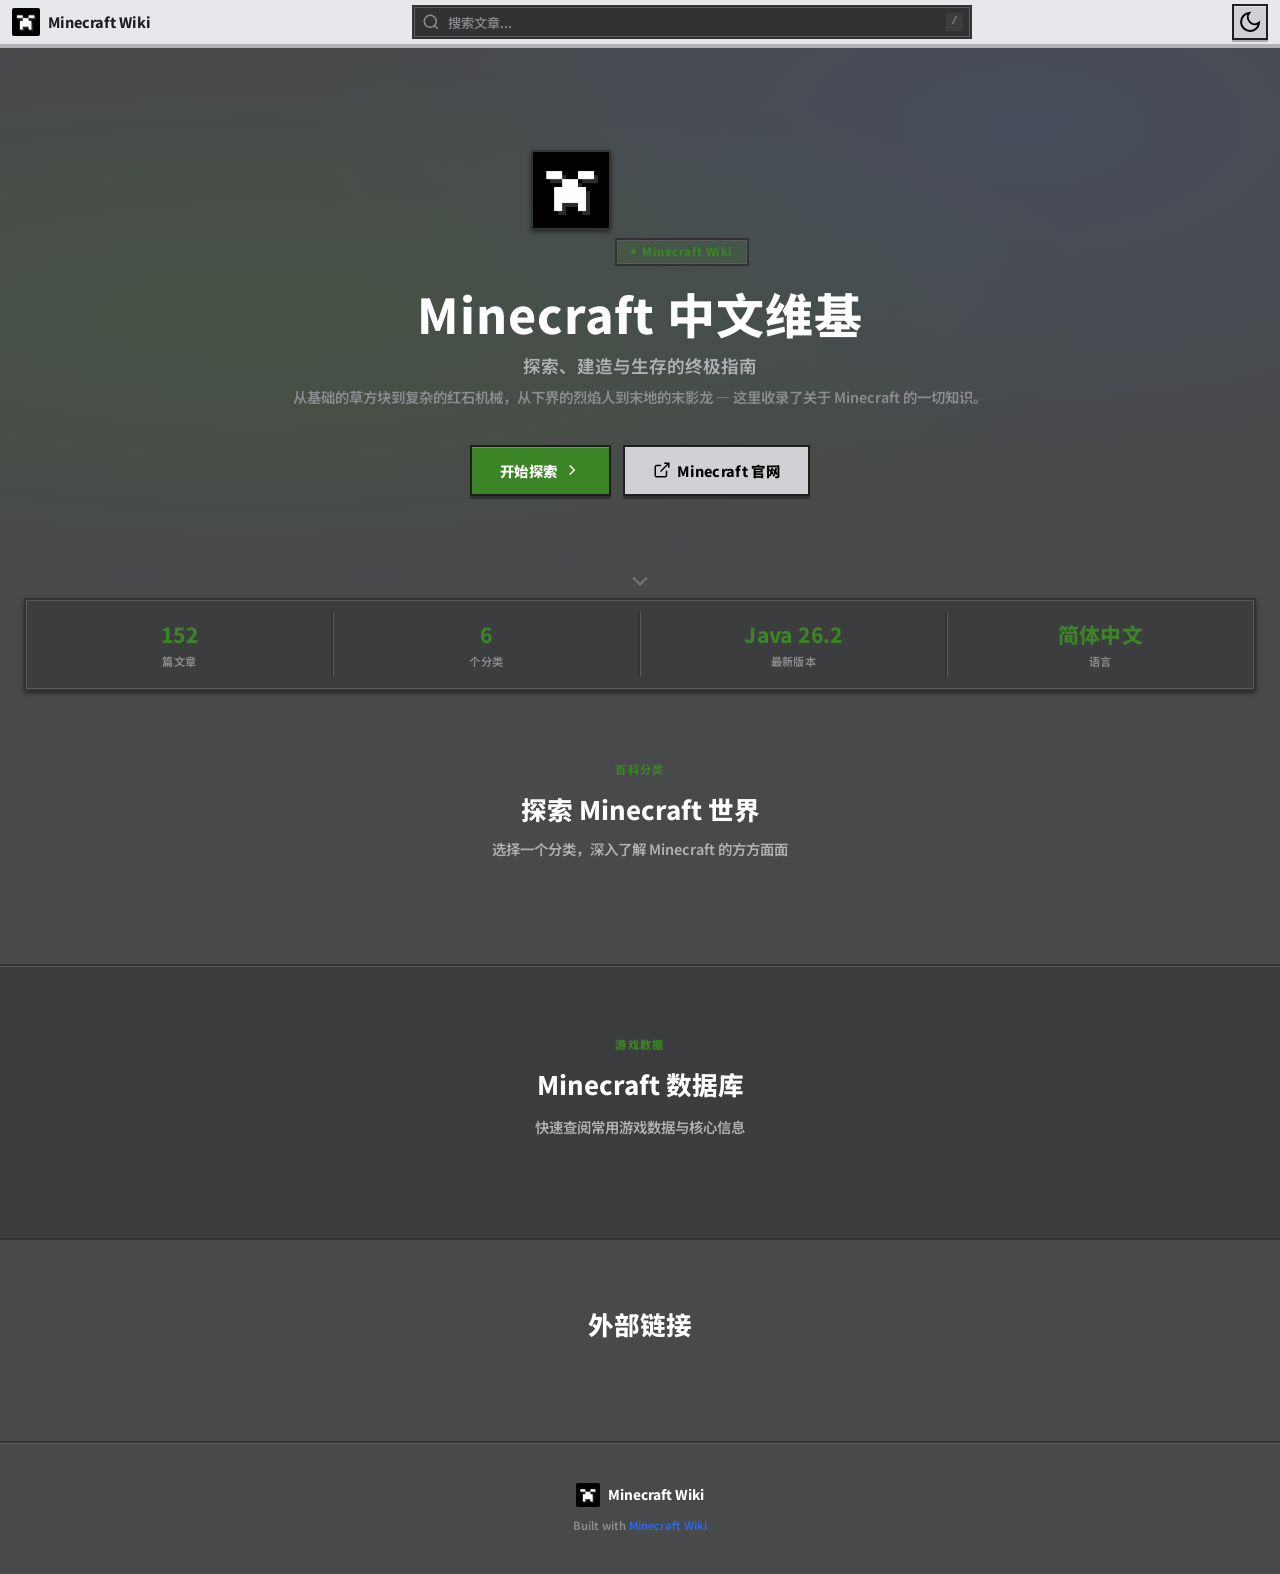
==== commit 2adb3728: "fix: 修正版本号数据及更新至26.2/混沌立方" ====
--- a/index.html
+++ b/index.html
@@ -87,7 +87,7 @@
         <span class="stats-bar__label">个分类</span>
       </div>
       <div class="stats-bar__item" id="statsVersionItem">
-        <span class="stats-bar__number" id="statsLatestVersion">Java 26.1</span>
+        <span class="stats-bar__number" id="statsLatestVersion">Java 26.2</span>
         <span class="stats-bar__label">最新版本</span>
       </div>
       <div class="stats-bar__item">
@@ -286,14 +286,14 @@
     function replaceVersionPlaceholders(md) {
       if (!LATEST_VERSIONS) return md;
       return md
-        .replace(/\{\{JE_VERSION\}\}/g, LATEST_VERSIONS.java ? LATEST_VERSIONS.java.version : '1.21.5')
-        .replace(/\{\{BE_VERSION\}\}/g, LATEST_VERSIONS.bedrock ? LATEST_VERSIONS.bedrock.version : '1.21.70')
-        .replace(/\{\{JE_NAME\}\}/g, LATEST_VERSIONS.java ? LATEST_VERSIONS.java.name : 'Spring to Life')
-        .replace(/\{\{BE_NAME\}\}/g, LATEST_VERSIONS.bedrock ? LATEST_VERSIONS.bedrock.name : 'Spring to Life')
-        .replace(/\{\{JE_NAME_ZH\}\}/g, LATEST_VERSIONS.java ? LATEST_VERSIONS.java.name_zh : '春日生机')
-        .replace(/\{\{BE_NAME_ZH\}\}/g, LATEST_VERSIONS.bedrock ? LATEST_VERSIONS.bedrock.name_zh : '春日生机')
-        .replace(/\{\{JE_DATE\}\}/g, LATEST_VERSIONS.java ? LATEST_VERSIONS.java.date : '')
-        .replace(/\{\{BE_DATE\}\}/g, LATEST_VERSIONS.bedrock ? LATEST_VERSIONS.bedrock.date : '');
+        .replace(/\{\{JE_VERSION\}\}/g, LATEST_VERSIONS.java ? LATEST_VERSIONS.java.version : '26.2')
+        .replace(/\{\{BE_VERSION\}\}/g, LATEST_VERSIONS.bedrock ? LATEST_VERSIONS.bedrock.version : '26.30')
+        .replace(/\{\{JE_NAME\}\}/g, LATEST_VERSIONS.java ? LATEST_VERSIONS.java.name : 'Chaos Cubed')
+        .replace(/\{\{BE_NAME\}\}/g, LATEST_VERSIONS.bedrock ? LATEST_VERSIONS.bedrock.name : 'Chaos Cubed')
+        .replace(/\{\{JE_NAME_ZH\}\}/g, LATEST_VERSIONS.java ? LATEST_VERSIONS.java.name_zh : '混沌立方')
+        .replace(/\{\{BE_NAME_ZH\}\}/g, LATEST_VERSIONS.bedrock ? LATEST_VERSIONS.bedrock.name_zh : '混沌立方')
+        .replace(/\{\{JE_DATE\}\}/g, LATEST_VERSIONS.java ? LATEST_VERSIONS.java.date : '2026-06-16')
+        .replace(/\{\{BE_DATE\}\}/g, LATEST_VERSIONS.bedrock ? LATEST_VERSIONS.bedrock.date : '2026-06-16');
     }
 
     // ===== Search System =====
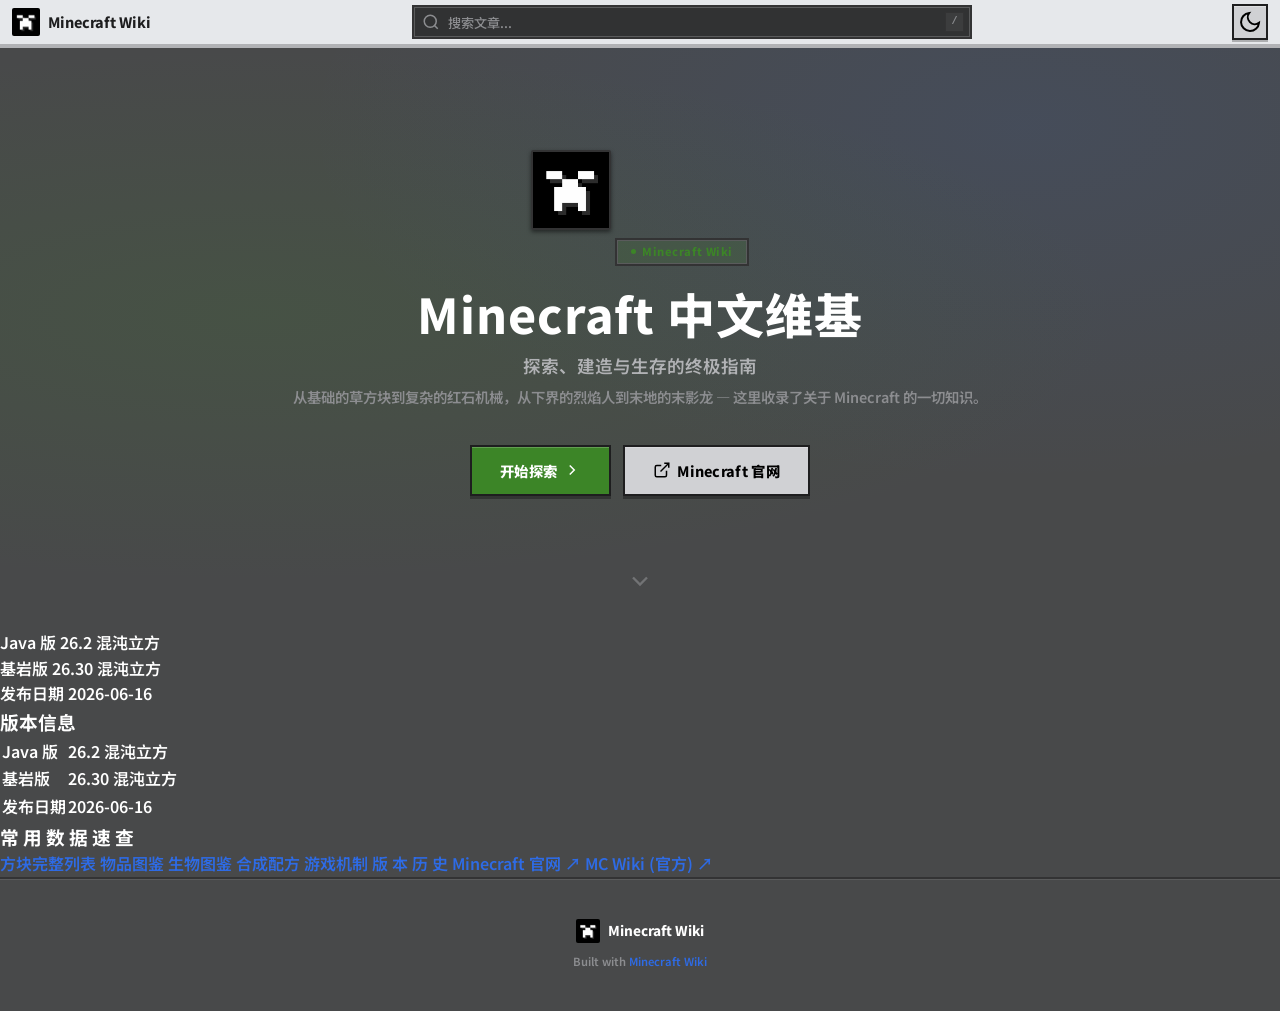
==== commit 7a8772a7: "refactor(ui): 重构首页布局为版本栏与双栏结构" ====
--- a/index.html
+++ b/index.html
@@ -75,61 +75,68 @@
     </div>
   </section>
 
-  <!-- Stats Bar -->
-  <section class="stats-bar" id="statsBar">
-    <div class="stats-bar__inner">
-      <div class="stats-bar__item">
-        <span class="stats-bar__number" id="statsTotalArticles">152</span>
-        <span class="stats-bar__label">篇文章</span>
+  <!-- Version Bar -->
+  <section class="version-bar" id="versionBar">
+    <div class="version-bar__inner">
+      <div class="version-bar__item version-bar__item--java">
+        <span class="version-bar__edition">Java 版</span>
+        <span class="version-bar__version" id="vbarJavaVersion">26.2</span>
+        <span class="version-bar__name" id="vbarJavaName">混沌立方</span>
       </div>
-      <div class="stats-bar__item">
-        <span class="stats-bar__number" id="statsCategories">6</span>
-        <span class="stats-bar__label">个分类</span>
+      <div class="version-bar__divider"></div>
+      <div class="version-bar__item version-bar__item--bedrock">
+        <span class="version-bar__edition">基岩版</span>
+        <span class="version-bar__version" id="vbarBedrockVersion">26.30</span>
+        <span class="version-bar__name" id="vbarBedrockName">混沌立方</span>
       </div>
-      <div class="stats-bar__item" id="statsVersionItem">
-        <span class="stats-bar__number" id="statsLatestVersion">Java 26.2</span>
-        <span class="stats-bar__label">最新版本</span>
-      </div>
-      <div class="stats-bar__item">
-        <span class="stats-bar__number" id="statsLang">简体中文</span>
-        <span class="stats-bar__label">语言</span>
+      <div class="version-bar__divider"></div>
+      <div class="version-bar__item">
+        <span class="version-bar__edition">发布日期</span>
+        <span class="version-bar__version" id="vbarDate">2026-06-16</span>
       </div>
     </div>
   </section>
 
-  <!-- Category Portal - MC Wiki Style -->
-  <section class="category-portal" id="categoryPortal">
-    <div class="category-portal__inner">
-      <div class="category-portal__header">
-        <span class="category-portal__label">百科分类</span>
-        <h2 class="category-portal__title">探索 Minecraft 世界</h2>
-        <p class="category-portal__subtitle">选择一个分类，深入了解 Minecraft 的方方面面</p>
+  <!-- Main Content Grid -->
+  <section class="main-grid" id="categoryPortal">
+    <div class="main-grid__inner">
+      <!-- Left Column: Category Sections -->
+      <div class="main-grid__left" id="wikiSections">
+        <!-- Dynamic wiki sections inserted by JS -->
       </div>
-      <div class="category-portal__grid" id="categoryGrid">
-        <!-- Dynamic category cards inserted by JS -->
-      </div>
-    </div>
-  </section>
-
-  <!-- Widgets Section -->
-  <section class="widgets" id="widgetsSection">
-    <div class="widgets__inner">
-      <div class="widgets__header">
-        <span class="widgets__label" id="widgetsLabel">游戏数据</span>
-        <h2 class="widgets__title" id="widgetsTitle">Minecraft 数据库</h2>
-        <p class="widgets__description" id="widgetsDescription">快速查阅常用游戏数据与核心信息</p>
-      </div>
-      <div class="widgets__grid" id="widgetsGrid">
-        <!-- Dynamic widgets inserted by JS -->
-      </div>
-    </div>
-  </section>
-
-  <!-- External Links Section -->
-  <section class="links-section" id="linksSection">
-    <h2 class="links-section__title" id="linksTitle">外部链接</h2>
-    <div class="links-grid" id="linksGrid">
-      <!-- Dynamic links inserted by JS -->
+
+      <!-- Right Column: Quick Reference -->
+      <aside class="main-grid__right" id="quickRef">
+        <!-- Quick Reference panels -->
+        <div class="quickref-panel" id="versionPanel">
+          <div class="quickref-panel__header quickref-panel__header--green">
+            <h3 class="quickref-panel__title">版本信息</h3>
+          </div>
+          <div class="quickref-panel__body" id="versionPanelBody">
+            <table class="qr-table"><tbody>
+              <tr><td>Java 版</td><td class="qr-table__val" id="qrJavaVer">26.2 混沌立方</td></tr>
+              <tr><td>基岩版</td><td class="qr-table__val" id="qrBeVer">26.30 混沌立方</td></tr>
+              <tr><td>发布日期</td><td class="qr-table__val" id="qrDate">2026-06-16</td></tr>
+            </tbody></table>
+          </div>
+        </div>
+
+        <div class="quickref-panel" id="linksPanel">
+          <div class="quickref-panel__header quickref-panel__header--blue">
+            <h3 class="quickref-panel__title">常 用 数 据 速 查</h3>
+          </div>
+          <div class="quickref-panel__body">
+            <a class="qr-link" href="page/#/blocks">方块完整列表</a>
+            <a class="qr-link" href="page/#/items">物品图鉴</a>
+            <a class="qr-link" href="page/#/mobs">生物图鉴</a>
+            <a class="qr-link" href="page/#/crafting">合成配方</a>
+            <a class="qr-link" href="page/#/mechanics">游戏机制</a>
+            <a class="qr-link" href="page/#/versions">版 本 历 史</a>
+            <a class="qr-link qr-link--ext" href="https://www.minecraft.net/" target="_blank" rel="noopener">Minecraft 官网 ↗</a>
+            <a class="qr-link qr-link--ext" href="https://zh.minecraft.wiki/" target="_blank" rel="noopener">MC Wiki (官方) ↗</a>
+          </div>
+        </div>
+      </aside>
     </div>
   </section>
 
@@ -274,8 +281,12 @@
           LATEST_VERSIONS = data;
           // Update stats bar
           var statsEl = document.getElementById('statsLatestVersion');
+          var beEl = document.getElementById('statsLatestBedrock');
           if (statsEl && data.java) {
             statsEl.textContent = 'Java ' + data.java.version;
+          }
+          if (beEl && data.bedrock) {
+            beEl.textContent = '基岩 ' + data.bedrock.version;
           }
         })
         .catch(function(err) {
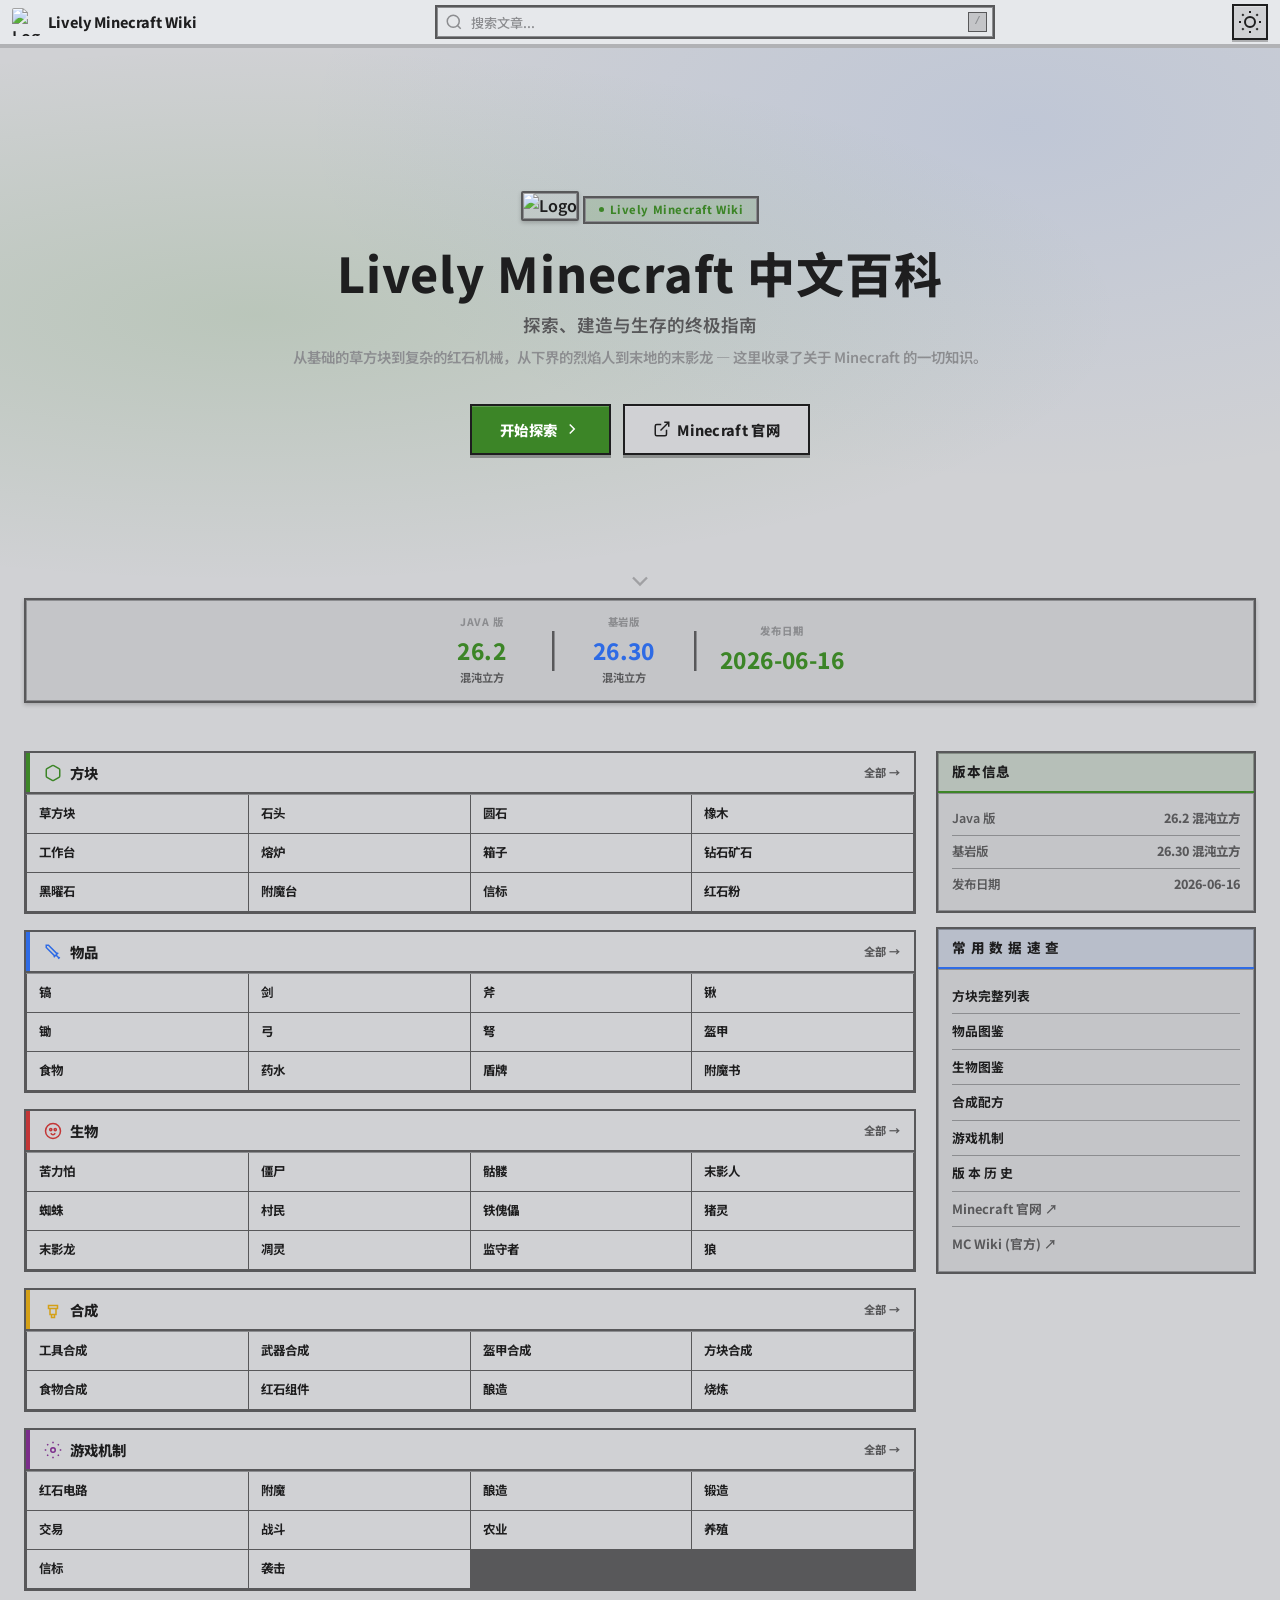
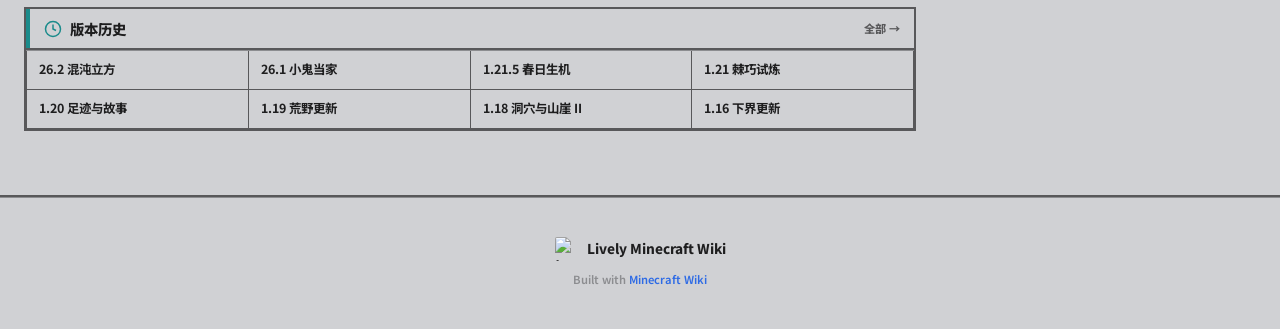
==== commit 485a6e01: "refactor: 重构首页为Wiki分区布局并移除组件系统" ====
--- a/index.html
+++ b/index.html
@@ -208,67 +208,123 @@
     applyTheme(getPreferredTheme());
     document.getElementById('themeToggle').addEventListener('click', toggleTheme);
 
-    // ===== Category Data =====
-    var CATEGORIES = [
+    // ===== Wiki Section Data (with actual article links) =====
+    var WIKI_SECTIONS = [
       {
         id: 'blocks',
         title: '方块',
         icon: 'cube',
-        description: '从草方块到远古残骸，超过 150 种方块的完整知识库。每种方块都有详细的属性、获取方式与用途说明。',
         color: '#3C8527',
         link: 'page/#/blocks',
-        count: '87 篇文章',
-        tags: ['石头', '木头', '矿石', '红石', '建筑', '装饰']
+        links: [
+          { title: '草方块', route: '/blocks/grass-block' },
+          { title: '石头', route: '/blocks/stone' },
+          { title: '圆石', route: '/blocks/cobblestone' },
+          { title: '橡木', route: '/blocks/oak-wood' },
+          { title: '工作台', route: '/blocks/crafting-table' },
+          { title: '熔炉', route: '/blocks/furnace' },
+          { title: '箱子', route: '/blocks/chest' },
+          { title: '钻石矿石', route: '/blocks/diamond-ore' },
+          { title: '黑曜石', route: '/blocks/obsidian' },
+          { title: '附魔台', route: '/blocks/enchanting-table' },
+          { title: '信标', route: '/blocks/beacon' },
+          { title: '红石粉', route: '/blocks/redstone-dust' }
+        ]
       },
       {
         id: 'items',
         title: '物品',
         icon: 'sword',
-        description: '工具、武器、盔甲、食物、药水 — 所有可持有和使用的物品。含合成配方与推荐附魔。',
         color: '#2E6BE5',
         link: 'page/#/items',
-        count: '14 篇文章',
-        tags: ['工具', '武器', '盔甲', '食物', '药水', '附魔书']
+        links: [
+          { title: '镐', route: '/items/pickaxe' },
+          { title: '剑', route: '/items/sword' },
+          { title: '斧', route: '/items/axe' },
+          { title: '锹', route: '/items/shovel' },
+          { title: '锄', route: '/items/hoe' },
+          { title: '弓', route: '/items/bow' },
+          { title: '弩', route: '/items/crossbow' },
+          { title: '盔甲', route: '/items/armor' },
+          { title: '食物', route: '/items/food' },
+          { title: '药水', route: '/items/potion' },
+          { title: '盾牌', route: '/items/shield' },
+          { title: '附魔书', route: '/items/enchanted-book' }
+        ]
       },
       {
         id: 'mobs',
         title: '生物',
         icon: 'monster',
-        description: '从友好的村民到可怕的末影龙，认识每一种生物的行为、掉落物与战斗策略。',
         color: '#C33636',
         link: 'page/#/mobs',
-        count: '21 篇文章',
-        tags: ['被动', '中立', '敌对', 'Boss', '下界', '末地']
+        links: [
+          { title: '苦力怕', route: '/mobs/creeper' },
+          { title: '僵尸', route: '/mobs/zombie' },
+          { title: '骷髅', route: '/mobs/skeleton' },
+          { title: '末影人', route: '/mobs/enderman' },
+          { title: '蜘蛛', route: '/mobs/spider' },
+          { title: '村民', route: '/mobs/villager' },
+          { title: '铁傀儡', route: '/mobs/iron-golem' },
+          { title: '猪灵', route: '/mobs/piglin' },
+          { title: '末影龙', route: '/mobs/ender-dragon' },
+          { title: '凋灵', route: '/mobs/wither' },
+          { title: '监守者', route: '/mobs/warden' },
+          { title: '狼', route: '/mobs/wolf' }
+        ]
       },
       {
         id: 'crafting',
         title: '合成',
         icon: 'anvil',
-        description: '工作台、熔炉、酿造台 — 所有合成、烧炼与酿造配方一应俱全。',
         color: '#D4A017',
         link: 'page/#/crafting',
-        count: '9 篇文章',
-        tags: ['工具', '武器', '盔甲', '红石', '酿造', '烧炼']
+        links: [
+          { title: '工具合成', route: '/crafting/tools' },
+          { title: '武器合成', route: '/crafting/weapons' },
+          { title: '盔甲合成', route: '/crafting/armor-recipes' },
+          { title: '方块合成', route: '/crafting/block-recipes' },
+          { title: '食物合成', route: '/crafting/food-recipes' },
+          { title: '红石组件', route: '/crafting/redstone-components' },
+          { title: '酿造', route: '/crafting/brewing-setup' },
+          { title: '烧炼', route: '/crafting/smelting' }
+        ]
       },
       {
         id: 'mechanics',
         title: '游戏机制',
         icon: 'gear',
-        description: '红石电路、附魔、交易、战斗 — 深入了解 Minecraft 的每一个游戏系统。',
         color: '#7B2D8B',
         link: 'page/#/mechanics',
-        count: '15 篇文章',
-        tags: ['红石', '附魔', '酿造', '交易', '战斗', '养殖']
+        links: [
+          { title: '红石电路', route: '/mechanics/redstone' },
+          { title: '附魔', route: '/mechanics/enchanting' },
+          { title: '酿造', route: '/mechanics/brewing' },
+          { title: '锻造', route: '/mechanics/smithing' },
+          { title: '交易', route: '/mechanics/trading' },
+          { title: '战斗', route: '/mechanics/combat' },
+          { title: '农业', route: '/mechanics/farming' },
+          { title: '养殖', route: '/mechanics/breeding' },
+          { title: '信标', route: '/mechanics/beacon' },
+          { title: '袭击', route: '/mechanics/raids' }
+        ]
       },
       {
         id: 'versions',
         title: '版本历史',
         icon: 'history',
-        description: '从 Classic 到最新版本，追溯 Minecraft 的完整进化历程与每个版本的更新内容。',
         color: '#1A8B8B',
         link: 'page/#/versions',
-        count: '1 篇文章',
-        tags: ['Java版', '基岩版', '更新日志', '版本对比']
+        links: [
+          { title: '26.2 混沌立方', route: '/versions' },
+          { title: '26.1 小鬼当家', route: '/versions' },
+          { title: '1.21.5 春日生机', route: '/versions' },
+          { title: '1.21 棘巧试炼', route: '/versions' },
+          { title: '1.20 足迹与故事', route: '/versions' },
+          { title: '1.19 荒野更新', route: '/versions' },
+          { title: '1.18 洞穴与山崖 II', route: '/versions' },
+          { title: '1.16 下界更新', route: '/versions' }
+        ]
       }
     ];
 
@@ -279,14 +335,30 @@
         .then(function(r) { return r.json(); })
         .then(function(data) {
           LATEST_VERSIONS = data;
-          // Update stats bar
-          var statsEl = document.getElementById('statsLatestVersion');
-          var beEl = document.getElementById('statsLatestBedrock');
-          if (statsEl && data.java) {
-            statsEl.textContent = 'Java ' + data.java.version;
+          // Update version bar
+          var vbarJava = document.getElementById('vbarJavaVersion');
+          var vbarJavaName = document.getElementById('vbarJavaName');
+          var vbarBe = document.getElementById('vbarBedrockVersion');
+          var vbarBeName = document.getElementById('vbarBedrockName');
+          var vbarDate = document.getElementById('vbarDate');
+          // Update right panel
+          var qrJava = document.getElementById('qrJavaVer');
+          var qrBe = document.getElementById('qrBeVer');
+          var qrDate = document.getElementById('qrDate');
+
+          if (data.java) {
+            if (vbarJava) vbarJava.textContent = data.java.version;
+            if (vbarJavaName) vbarJavaName.textContent = data.java.name_zh || data.java.name;
+            if (qrJava) qrJava.textContent = data.java.version + ' ' + (data.java.name_zh || '');
           }
-          if (beEl && data.bedrock) {
-            beEl.textContent = '基岩 ' + data.bedrock.version;
+          if (data.bedrock) {
+            if (vbarBe) vbarBe.textContent = data.bedrock.version;
+            if (vbarBeName) vbarBeName.textContent = data.bedrock.name_zh || data.bedrock.name;
+            if (qrBe) qrBe.textContent = data.bedrock.version + ' ' + (data.bedrock.name_zh || '');
+          }
+          if (data.java && data.java.date) {
+            if (vbarDate) vbarDate.textContent = data.java.date;
+            if (qrDate) qrDate.textContent = data.java.date;
           }
         })
         .catch(function(err) {
@@ -314,14 +386,25 @@
     function buildSearchIndex() {
       SEARCH_INDEX = [];
       // Add categories
-      CATEGORIES.forEach(function(cat) {
+      WIKI_SECTIONS.forEach(function(cat) {
         SEARCH_INDEX.push({
           type: 'category',
           title: cat.title,
-          description: cat.description,
+          description: cat.title + ' 分类',
           link: cat.link,
           icon: cat.icon,
-          keywords: cat.id + ' ' + cat.title + ' ' + cat.description + ' ' + cat.tags.join(' ')
+          keywords: cat.id + ' ' + cat.title + ' ' + cat.links.map(function(l) { return l.title; }).join(' ')
+        });
+        // Add all article links for searching
+        cat.links.forEach(function(link) {
+          SEARCH_INDEX.push({
+            type: 'page',
+            title: link.title,
+            description: cat.title + ' 分类',
+            link: 'page/#' + link.route,
+            icon: cat.icon,
+            keywords: link.title + ' ' + cat.title
+          });
         });
       });
       // Add from config.json nav
@@ -480,41 +563,33 @@
       }
     };
 
-    function renderCategoryCards() {
-      var grid = document.getElementById('categoryGrid');
-      if (!grid) return;
-      grid.innerHTML = '';
-
-      // Calculate total articles
-      var totalArticles = 0;
-      CATEGORIES.forEach(function(cat) {
-        totalArticles += parseInt(cat.count) || 0;
-      });
-
-      // Update stats bar
-      var totalEl = document.getElementById('statsTotalArticles');
-      var catEl = document.getElementById('statsCategories');
-      if (totalEl) totalEl.textContent = totalArticles;
-      if (catEl) catEl.textContent = CATEGORIES.length;
-
-      CATEGORIES.forEach(function(cat, i) {
-        var card = document.createElement('a');
-        card.className = 'cat-card';
-        card.href = cat.link;
-        card.style.animationDelay = (i * 0.06) + 's';
-        card.innerHTML =
-          '<div class="cat-card__accent" style="background:' + cat.color + '"></div>' +
-          '<div class="cat-card__icon" style="color:' + cat.color + ';background:' + cat.color + '18">' + (ICONS[cat.icon] || ICONS.cube) + '</div>' +
-          '<div class="cat-card__body">' +
-            '<h3 class="cat-card__title">' + cat.title + '</h3>' +
-            '<p class="cat-card__description">' + cat.description + '</p>' +
-            '<div class="cat-card__tags">' + cat.tags.map(function(t) { return '<span class="cat-card__tag">' + t + '</span>'; }).join('') + '</div>' +
+    function renderWikiSections() {
+      var container = document.getElementById('wikiSections');
+      if (!container) return;
+      container.innerHTML = '';
+
+      WIKI_SECTIONS.forEach(function(sec, i) {
+        var section = document.createElement('div');
+        section.className = 'wiki-section';
+        section.style.animationDelay = (i * 0.06) + 's';
+
+        var linksHtml = '';
+        sec.links.forEach(function(link) {
+          linksHtml += '<a class="wiki-section__link" href="page/#' + link.route + '">' + link.title + '</a>';
+        });
+
+        section.innerHTML =
+          '<div class="wiki-section__header">' +
+            '<span class="wiki-section__header-bar" style="background:' + sec.color + '"></span>' +
+            '<h3 class="wiki-section__title">' +
+              '<span class="wiki-section__icon" style="color:' + sec.color + '">' + (ICONS[sec.icon] || ICONS.cube) + '</span>' +
+              sec.title +
+            '</h3>' +
+            '<a class="wiki-section__viewall" href="' + sec.link + '">全部 &rarr;</a>' +
           '</div>' +
-          '<div class="cat-card__meta">' +
-            '<span class="cat-card__count">' + cat.count + '</span>' +
-            '<span class="cat-card__arrow">' + ICONS.chevronRight + '</span>' +
-          '</div>';
-        grid.appendChild(card);
+          '<div class="wiki-section__links">' + linksHtml + '</div>';
+
+        container.appendChild(section);
       });
     }
 
@@ -526,10 +601,10 @@
       if (cfg.nav) window._siteNav = cfg.nav;
 
       // Site info
-      document.title = site.name || 'My Docs';
+      document.title = site.name || 'Minecraft Wiki';
       document.querySelector('meta[name="description"]').content = site.meta || '';
       var logoUrl = site.logo || 'page/logo.jpg';
-      var siteName = site.name || 'My Docs';
+      var siteName = site.name || 'Minecraft Wiki';
 
       // Set logo across all locations
       var logoEls = document.querySelectorAll('#heroLogo, #topLogo, #footerLogo');
@@ -540,14 +615,14 @@
       document.getElementById('footerName').textContent = siteName;
 
       // Hero section
-      document.getElementById('heroBadgeText').textContent = home.badge || ('基于 ' + siteName);
+      document.getElementById('heroBadgeText').textContent = home.badge || siteName;
       document.getElementById('heroTitle').textContent = home.heroTitle || siteName;
       document.getElementById('heroSubtitle').textContent = home.heroSubtitle || '';
       document.getElementById('heroDescription').textContent = home.heroDescription || '';
 
       // Hero actions
-      var primary = home.primaryAction || { text: '开始阅读', link: '#categoryPortal' };
-      var secondary = home.secondaryAction || { text: 'GitHub', link: 'https://github.com' };
+      var primary = home.primaryAction || { text: '开始探索', link: '#categoryPortal' };
+      var secondary = home.secondaryAction || { text: 'Minecraft 官网', link: 'https://www.minecraft.net/' };
       var heroPrimary = document.getElementById('heroPrimary');
       heroPrimary.href = primary.link;
       heroPrimary.firstElementChild.textContent = primary.text;
@@ -555,368 +630,12 @@
       heroSecondary.href = secondary.link;
       heroSecondary.lastElementChild.textContent = secondary.text;
 
-      // Render category cards
-      renderCategoryCards();
+      // Render wiki sections
+      renderWikiSections();
       buildSearchIndex();
-
-      // Links
-      var links = cfg.sidebarLinks || [];
-      if (links.length > 0) {
-        document.getElementById('linksTitle').textContent = home.linksTitle || '外部链接';
-        var linksGrid = document.getElementById('linksGrid');
-        linksGrid.innerHTML = '';
-        links.forEach(function(link) {
-          var a = document.createElement('a');
-          a.className = 'link-item';
-          a.href = link.url;
-          if (link.external) {
-            a.target = '_blank';
-            a.rel = 'noopener';
-          }
-          a.innerHTML = (ICONS[link.icon] || ICONS.external) + '<span>' + link.title + '</span>';
-          linksGrid.appendChild(a);
-        });
-        document.getElementById('linksSection').style.display = '';
-      } else {
-        document.getElementById('linksSection').style.display = 'none';
-      }
 
       // Footer
       document.getElementById('footerLink').href = secondary.link;
-    }
-
-    // ===== Widget System =====
-    var WIDGET_BREAKPOINTS = {
-      mobile:  '(max-width: 768px)',
-      tablet:  '(min-width: 769px) and (max-width: 1024px)',
-      desktop: '(min-width: 1025px)'
-    };
-
-    var WIDGET_COLORS = {
-      primary:   { bg: 'var(--md-sys-color-primary-container)',     fg: 'var(--md-sys-color-on-primary-container)',     border: 'var(--md-sys-color-primary)' },
-      secondary: { bg: 'var(--md-sys-color-secondary-container)',   fg: 'var(--md-sys-color-on-secondary-container)',   border: 'var(--md-sys-color-secondary)' },
-      tertiary:  { bg: 'var(--md-sys-color-tertiary-container)',    fg: 'var(--md-sys-color-on-tertiary-container)',    border: 'var(--md-sys-color-tertiary)' },
-      error:     { bg: 'var(--md-sys-color-error-container)',       fg: 'var(--md-sys-color-on-error-container)',       border: 'var(--md-sys-color-error)' },
-      neutral:   { bg: 'var(--md-sys-color-surface-container-high)',fg: 'var(--md-sys-color-on-surface)',               border: 'var(--md-sys-color-outline)' }
-    };
-
-    function parseAreas(md) {
-      var templateMap = {};
-      var regex = /<!--\s*areas:(\w+)=\"([^\"]+)\"\s*-->/g;
-      var match;
-      while ((match = regex.exec(md)) !== null) {
-        var platform = match[1].toLowerCase();
-        var rowsStr = match[2].trim();
-        var rows = [];
-        var rowRegex = /\"([^\"]+)\"/g;
-        var rowMatch;
-        while ((rowMatch = rowRegex.exec('\"' + rowsStr + '\"')) !== null) {
-          rows.push(rowMatch[1].trim());
-        }
-        if (rows.length === 0) rows = rowsStr.split(/\s*\"\s*\"/).filter(Boolean);
-        templateMap[platform] = rows.join('\" \"');
-      }
-      return templateMap;
-    }
-
-    function applyAreaTemplate(templateStr) {
-      var grid = document.getElementById('widgetsGrid');
-      if (!templateStr) { grid.style.gridTemplateAreas = ''; return; }
-      var rows = templateStr.split('\" \"');
-      var formatted = rows.map(function(r) { return \"'\" + r.trim() + \"'\"; }).join(' ');
-      grid.style.gridTemplateAreas = formatted;
-      if (rows.length > 0) {
-        var cols = rows[0].trim().split(/\s+/).length;
-        grid.style.gridTemplateColumns = 'repeat(' + cols + ', 1fr)';
-      }
-    }
-
-    function parseWidgetsMD(md) {
-      var templates = parseAreas(md);
-      var widgets = [];
-
-      var regex = /<!--\s*widget:([^>]+)\s*-->([\s\S]*?)<!--\s*\/widget\s*-->/g;
-      var match;
-      while ((match = regex.exec(md)) !== null) {
-        var paramsStr = match[1].trim();
-        var block = match[2].trim();
-
-        var params = {};
-        paramsStr.split(',').forEach(function(p) {
-          var kv = p.trim().split('=');
-          if (kv.length === 2) params[kv[0].trim()] = kv[1].trim();
-        });
-
-        var widget = {
-          area:  params.area  || 'default',
-          type:  params.type  || 'card',
-          color: params.color || 'primary'
-        };
-
-        var hMatch = block.match(/^##\s+(.+)$/m);
-        if (hMatch) {
-          var raw = hMatch[1].trim();
-          var emojiMatch = raw.match(/^([\p{Emoji_Presentation}\p{Emoji}\u{200D}\u{FE0F}]+)\s*/u);
-          if (emojiMatch) {
-            widget.emoji = emojiMatch[0].trim();
-            widget.title = raw.slice(emojiMatch[0].length).trim();
-          } else {
-            widget.emoji = '';
-            widget.title = raw;
-          }
-        }
-
-        var sections = [];
-        var lines = block.split('\n');
-        var currentSection = null;
-        var skipHeading = false;
-
-        for (var i = 0; i < lines.length; i++) {
-          var line = lines[i];
-          var trimmed = line.trim();
-
-          if (trimmed.startsWith('## ')) { skipHeading = true; continue; }
-          if (!skipHeading) continue;
-          skipHeading = false;
-
-          if (trimmed.startsWith('### ')) {
-            if (currentSection) sections.push(currentSection);
-            currentSection = { heading: trimmed.slice(4).trim(), items: [] };
-          } else if (trimmed.startsWith('- ') || trimmed.startsWith('* ')) {
-            var itemText = trimmed.slice(2).trim();
-            var linkMatch = itemText.match(/^\[([^\]]+)\]\(([^)]+)\)$/);
-            if (currentSection) {
-              currentSection.items.push(linkMatch
-                ? { type: 'link', text: linkMatch[1], url: linkMatch[2] }
-                : { type: 'bullet', text: itemText });
-            } else {
-              currentSection = { heading: '', items: [] };
-              currentSection.items.push(linkMatch
-                ? { type: 'link', text: linkMatch[1], url: linkMatch[2] }
-                : { type: 'bullet', text: itemText });
-            }
-          } else if (trimmed.startsWith('|')) {
-            if (!currentSection) currentSection = { heading: '', items: [] };
-            currentSection.items.push({ type: 'tableRow', cells: trimmed.split('|').map(function(c) { return c.trim(); }).filter(Boolean) });
-          } else if (trimmed.length > 0 && !trimmed.startsWith('[')) {
-            if (currentSection) {
-              currentSection.items.push({ type: 'text', text: trimmed });
-            } else {
-              currentSection = { heading: '', items: [{ type: 'text', text: trimmed }] };
-            }
-          } else if (trimmed.startsWith('[')) {
-            var lnkMatch = trimmed.match(/\[([^\]]+)\]\(([^)]+)\)/);
-            if (lnkMatch) {
-              if (currentSection) {
-                currentSection.items.push({ type: 'cta', text: lnkMatch[1], url: lnkMatch[2] });
-              } else {
-                currentSection = { heading: '', items: [{ type: 'cta', text: lnkMatch[1], url: lnkMatch[2] }] };
-              }
-            }
-          }
-        }
-        if (currentSection) sections.push(currentSection);
-
-        widget.sections = sections;
-        if (sections.length > 0) {
-          var firstText = sections[0].items.find(function(it) { return it.type === 'text'; });
-          widget.description = firstText ? firstText.text : '';
-        }
-
-        widget.linkUrl = '';
-        widget.linkText = '';
-        if (sections.length > 0) {
-          var lastSection = sections[sections.length - 1];
-          var ctaItem = lastSection.items.find(function(it) { return it.type === 'cta'; });
-          if (ctaItem) {
-            widget.linkUrl = ctaItem.url;
-            widget.linkText = ctaItem.text;
-            lastSection.items = lastSection.items.filter(function(it) { return it.type !== 'cta'; });
-            if (lastSection.items.length === 0) sections.pop();
-          }
-        }
-
-        widgets.push(widget);
-      }
-
-      return { templates: templates, widgets: widgets };
-    }
-
-    function renderWidgetBody(sections, type) {
-      var html = '';
-      if (!sections || sections.length === 0) return html;
-
-      switch (type) {
-        case 'news':
-          sections.forEach(function(sec) {
-            html += '<div class=\"widget-news__item\">';
-            html += '<span class=\"widget-news__date\">' + sec.heading + '</span>';
-            sec.items.forEach(function(item) {
-              if (item.type === 'text') html += '<p class=\"widget-news__text\">' + item.text + '</p>';
-            });
-            html += '</div>';
-          });
-          break;
-
-        case 'stats':
-          html += '<table class=\"widget-stats__table\">';
-          sections.forEach(function(sec) {
-            if (sec.heading) {
-              html += '<thead><tr><th colspan=\"2\">' + sec.heading + '</th></tr></thead>';
-            }
-            html += '<tbody>';
-            sec.items.forEach(function(item) {
-              if (item.type === 'tableRow' && item.cells.length >= 2) {
-                html += '<tr><td>' + item.cells[0] + '</td><td class=\"widget-stats__value\">' + item.cells[1] + '</td></tr>';
-              }
-            });
-            html += '</tbody>';
-          });
-          html += '</table>';
-          break;
-
-        case 'versions':
-          html += '<div class=\"widget-versions__grid\">';
-          sections.forEach(function(sec) {
-            sec.items.forEach(function(item) {
-              if (item.type === 'tableRow' && item.cells.length >= 2) {
-                html += '<div class=\"widget-versions__item\">';
-                html += '<span class=\"widget-versions__platform\">' + item.cells[0] + '</span>';
-                html += '<span class=\"widget-versions__version\">' + item.cells[1] + '</span>';
-                html += '</div>';
-              }
-            });
-          });
-          html += '</div>';
-          break;
-
-        case 'links':
-          html += '<div class=\"widget-links__list\">';
-          sections.forEach(function(sec) {
-            sec.items.forEach(function(item) {
-              if (item.type === 'link') {
-                html += '<a class=\"widget-links__item\" href=\"' + item.url + '\">' + item.text + '</a>';
-              } else if (item.type === 'text') {
-                html += '<span class=\"widget-links__label\">' + item.text + '</span>';
-              }
-            });
-          });
-          html += '</div>';
-          break;
-
-        case 'featured':
-        default:
-          sections.forEach(function(sec) {
-            if (sec.heading) {
-              html += '<h4 class=\"widget-body__subtitle\">' + sec.heading + '</h4>';
-            }
-            sec.items.forEach(function(item) {
-              if (item.type === 'text') {
-                html += '<p class=\"widget-body__text\">' + item.text + '</p>';
-              } else if (item.type === 'bullet') {
-                html += '<li class=\"widget-body__bullet\">' + item.text + '</li>';
-              } else if (item.type === 'link') {
-                html += '<a class=\"widget-body__link\" href=\"' + item.url + '\">' + item.text + '</a>';
-              }
-            });
-          });
-          break;
-      }
-      return html;
-    }
-
-    function renderWidget(widget, index) {
-      var el = document.createElement('div');
-      el.className = 'widget-panel widget-panel--' + widget.type + ' widget-panel--' + widget.color;
-      el.style.gridArea = widget.area;
-      el.style.animationDelay = (index * 0.08) + 's';
-
-      var headerHtml =
-        '<div class=\"widget-panel__header\">' +
-          '<span class=\"widget-panel__icon\">' + (widget.emoji || '') + '</span>' +
-          '<h3 class=\"widget-panel__title\">' + widget.title + '</h3>' +
-        '</div>';
-
-      var bodyHtml = '<div class=\"widget-panel__body\">' +
-        renderWidgetBody(widget.sections, widget.type) +
-        '</div>';
-
-      var footerHtml = '';
-      if (widget.linkUrl && widget.linkText) {
-        footerHtml =
-          '<a class=\"widget-panel__footer\" href=\"' + widget.linkUrl + '\">' +
-            widget.linkText +
-            ' <svg viewBox=\"0 0 24 24\" width=\"16\" height=\"16\" fill=\"none\" stroke=\"currentColor\" stroke-width=\"2\"><polyline points=\"9 18 15 12 9 6\"/></svg>' +
-          '</a>';
-      }
-
-      el.innerHTML = headerHtml + bodyHtml + footerHtml;
-      return el;
-    }
-
-    function renderWidgets(layoutData) {
-      var section = document.getElementById('widgetsSection');
-      var grid = document.getElementById('widgetsGrid');
-      grid.innerHTML = '';
-
-      if (!layoutData || !layoutData.widgets || layoutData.widgets.length === 0) {
-        section.style.display = 'none';
-        return;
-      }
-
-      layoutData.widgets.forEach(function(w, i) {
-        grid.appendChild(renderWidget(w, i));
-      });
-
-      var templates = layoutData.templates || {};
-      var platforms = Object.keys(templates);
-      var applied = false;
-
-      platforms.forEach(function(platform) {
-        var template = templates[platform];
-        var query = WIDGET_BREAKPOINTS[platform];
-        if (query && template) {
-          if (window.matchMedia(query).matches) {
-            applyAreaTemplate(template);
-            applied = true;
-          }
-          window.matchMedia(query).addEventListener('change', function(e) {
-            if (e.matches) applyAreaTemplate(template);
-          });
-        }
-      });
-
-      if (!applied && platforms.length > 0) {
-        applyAreaTemplate(templates[platforms[0]]);
-      }
-
-      section.style.display = '';
-    }
-
-    function loadWidgets(widgetsCfg) {
-      var section = document.getElementById('widgetsSection');
-      if (!widgetsCfg || !widgetsCfg.enabled || !widgetsCfg.file) {
-        section.style.display = 'none';
-        return;
-      }
-
-      var header = widgetsCfg.header || {};
-      document.getElementById('widgetsLabel').textContent = header.label || 'Widgets';
-      document.getElementById('widgetsTitle').textContent = header.title || '功能面板';
-      document.getElementById('widgetsDescription').textContent = header.description || '';
-
-      fetch(widgetsCfg.file)
-        .then(function(r) {
-          if (!r.ok) throw new Error('HTTP ' + r.status);
-          return r.text();
-        })
-        .then(function(md) { return replaceVersionPlaceholders(md); })
-        .then(function(md) { return parseWidgetsMD(md); })
-        .then(function(layoutData) { renderWidgets(layoutData); })
-        .catch(function(err) {
-          console.warn('加载小组件文件失败:', err.message);
-          section.style.display = 'none';
-        });
     }
 
     // ===== Load =====
@@ -925,7 +644,6 @@
         .then(function(r) { return r.json(); })
         .then(function(cfg) {
           applyConfig(cfg);
-          loadWidgets((cfg.home || {}).widgets || null);
         })
         .catch(function() {
           console.warn('加载 config.json 失败，使用默认配置');
--- a/page/css/home.css
+++ b/page/css/home.css
@@ -348,277 +348,303 @@
   flex-shrink: 0;
 }
 
-/* ===== Stats Bar ===== */
-.stats-bar {
+/* ===== Version Bar (compact) ===== */
+.version-bar {
   padding: 0 24px;
   position: relative;
   z-index: 2;
   margin-top: -32px;
 }
 
-.stats-bar__inner {
+.version-bar__inner {
   max-width: 1400px;
   margin: 0 auto;
   display: flex;
   justify-content: center;
+  align-items: center;
   gap: 0;
   background: var(--oreui-bg-elevated);
   border: 2px solid var(--oreui-border-dark);
   box-shadow: inset 0 0 0 1px var(--oreui-border-light), var(--oreui-shadow-md);
+  padding: 14px 32px;
   overflow: hidden;
 }
 
-.stats-bar__item {
-  flex: 1;
+.version-bar__item {
   display: flex;
   flex-direction: column;
   align-items: center;
-  padding: 18px 24px;
-  position: relative;
-}
-
-.stats-bar__item:not(:last-child)::after {
-  content: '';
-  position: absolute;
-  right: 0;
-  top: 12px;
-  bottom: 12px;
+  padding: 0 24px;
+  min-width: 140px;
+}
+
+.version-bar__edition {
+  font-size: 0.65rem;
+  font-weight: 800;
+  color: var(--oreui-text-tertiary);
+  text-transform: uppercase;
+  letter-spacing: 0.08em;
+  margin-bottom: 2px;
+}
+
+.version-bar__version {
+  font-family: var(--oreui-font-family);
+  font-size: 1.4rem;
+  font-weight: 800;
+  color: var(--oreui-green);
+  letter-spacing: 0.02em;
+  margin-bottom: 1px;
+}
+
+.version-bar__name {
+  font-size: 0.7rem;
+  font-weight: 700;
+  color: var(--oreui-text-secondary);
+}
+
+.version-bar__item--java .version-bar__version { color: var(--oreui-green); }
+.version-bar__item--bedrock .version-bar__version { color: var(--oreui-blue); }
+
+.version-bar__divider {
   width: 2px;
+  height: 40px;
   background: var(--oreui-border-dark);
   box-shadow: 1px 0 0 0 var(--oreui-border-light);
 }
 
-.stats-bar__number {
-  font-family: var(--oreui-font-family);
-  font-size: 1.3rem;
-  font-weight: 800;
-  color: var(--oreui-green);
-  letter-spacing: 0.02em;
-  margin-bottom: 2px;
-}
-
-.stats-bar__label {
-  font-size: 0.7rem;
-  font-weight: 600;
-  color: var(--oreui-text-tertiary);
-  letter-spacing: 0.04em;
-}
-
 @media (max-width: 768px) {
-  .stats-bar { margin-top: -20px; padding: 0 12px; }
-  .stats-bar__inner { flex-wrap: wrap; }
-  .stats-bar__item { flex: 1 1 50%; padding: 14px 16px; }
-  .stats-bar__item:nth-child(2)::after { display: none; }
-  .stats-bar__number { font-size: 1.1rem; }
-}
-
-/* ===== Category Portal (MC Wiki Style) ===== */
-.category-portal {
-  padding: 64px 24px;
+  .version-bar { margin-top: -20px; padding: 0 12px; }
+  .version-bar__inner { flex-wrap: wrap; padding: 12px 16px; gap: 6px 0; }
+  .version-bar__item { min-width: 0; padding: 4px 12px; flex: 1; }
+  .version-bar__divider { display: none; }
+  .version-bar__version { font-size: 1.1rem; }
+}
+
+/* ===== Main Content Grid (MC Wiki Style) ===== */
+.main-grid {
+  padding: 48px 24px 64px;
   max-width: 1400px;
   margin: 0 auto;
 }
 
-.category-portal__header { text-align: center; margin-bottom: 40px; }
-
-.category-portal__label {
-  display: inline-block;
-  font-family: var(--oreui-font-family);
-  font-size: 0.7rem;
-  font-weight: 800;
-  text-transform: uppercase;
-  letter-spacing: 0.12em;
-  color: var(--oreui-green);
-  margin-bottom: 10px;
-}
-
-.category-portal__title {
-  font-family: var(--oreui-font-family);
-  font-size: 1.6rem;
-  font-weight: 800;
-  margin-bottom: 8px;
-  color: var(--oreui-text-primary);
-}
-
-.category-portal__subtitle {
-  font-size: 0.9rem;
-  color: var(--oreui-text-secondary);
-  line-height: 1.5;
-}
-
-.category-portal__grid {
+.main-grid__inner {
   display: grid;
-  grid-template-columns: repeat(3, 1fr);
-  gap: 14px;
-}
-
-@media (max-width: 1100px) {
-  .category-portal__grid {
-    grid-template-columns: repeat(2, 1fr);
-  }
-}
-
-@media (max-width: 768px) {
-  .category-portal__grid {
+  grid-template-columns: 1fr 320px;
+  gap: 20px;
+  align-items: start;
+}
+
+@media (max-width: 1024px) {
+  .main-grid__inner {
     grid-template-columns: 1fr;
   }
 }
 
-/* Category Card */
-.cat-card {
+@media (max-width: 768px) {
+  .main-grid { padding: 36px 18px 48px; }
+}
+
+/* ===== Left Column: Wiki Sections ===== */
+.main-grid__left {
   display: flex;
   flex-direction: column;
+  gap: 16px;
+}
+
+.wiki-section {
   background: var(--oreui-bg-elevated);
   border: 2px solid var(--oreui-border-dark);
   box-shadow: inset 0 0 0 1px var(--oreui-border-light);
-  text-decoration: none;
+  animation: wikiSectionIn 0.3s ease both;
+}
+
+@keyframes wikiSectionIn {
+  from { opacity: 0; transform: translateY(8px); }
+  to { opacity: 1; transform: translateY(0); }
+}
+
+.wiki-section__header {
+  display: flex;
+  align-items: center;
+  gap: 10px;
+  padding: 8px 14px;
+  border-bottom: 2px solid var(--oreui-border-dark);
+  box-shadow: 0 1px 0 0 var(--oreui-border-light);
+  background: var(--oreui-panel-header-bg);
+}
+
+.wiki-section__header-bar {
+  position: absolute;
+  top: 0; left: 0; width: 4px; height: 100%;
+}
+
+.wiki-section__header {
+  position: relative;
+  display: flex;
+  align-items: center;
+  gap: 10px;
+  padding: 8px 14px 8px 18px;
+  border-bottom: 2px solid var(--oreui-border-dark);
+  box-shadow: 0 1px 0 0 var(--oreui-border-light);
+  background: var(--oreui-panel-header-bg);
+}
+
+.wiki-section__icon {
+  display: flex;
+  align-items: center;
+}
+.wiki-section__icon svg { width: 18px; height: 18px; }
+
+.wiki-section__title {
+  font-family: var(--oreui-font-family);
+  font-size: 0.9rem;
+  font-weight: 800;
+  color: var(--oreui-text-primary);
+  margin: 0;
+  flex: 1;
+  display: flex;
+  align-items: center;
+  gap: 8px;
+}
+
+.wiki-section__viewall {
+  font-size: 0.7rem;
+  font-weight: 800;
+  color: var(--oreui-text-secondary);
+  text-decoration: none;
+  white-space: nowrap;
+  transition: color 0.1s ease;
+}
+.wiki-section__viewall:hover {
+  color: var(--oreui-green);
+  text-decoration: none;
+}
+
+.wiki-section__links {
+  display: grid;
+  grid-template-columns: repeat(4, 1fr);
+  gap: 1px;
+  padding: 1px;
+  background: var(--oreui-border-dark);
+}
+
+.wiki-section__link {
+  display: block;
+  padding: 9px 12px;
+  background: var(--oreui-bg-base);
+  font-size: 0.78rem;
+  font-weight: 700;
+  color: var(--oreui-text-primary);
+  text-decoration: none;
+  transition: all 0.1s ease;
+  white-space: nowrap;
   overflow: hidden;
-  position: relative;
-  transition: all 0.15s ease;
-  animation: catSlideUp 0.3s ease both;
-}
-
-@keyframes catSlideUp {
-  from { opacity: 0; transform: translateY(10px); }
-  to { opacity: 1; transform: translateY(0); }
-}
-
-.cat-card:hover {
-  border-color: var(--oreui-border-subtle);
-  box-shadow: inset 0 0 0 1px var(--oreui-border-light), var(--oreui-shadow-md);
-  transform: translateY(-2px);
-  text-decoration: none;
-}
-
-.cat-card__accent {
-  position: absolute;
-  top: 0;
-  left: 0;
-  right: 0;
-  height: 3px;
-  transition: height 0.15s ease;
-}
-
-.cat-card:hover .cat-card__accent { height: 4px; }
-
-.cat-card__icon {
-  width: 48px;
-  height: 48px;
-  display: flex;
-  align-items: center;
-  justify-content: center;
-  margin: 20px 0 0 20px;
-  border: 2px solid var(--oreui-border-dark);
-  box-shadow: inset 0 0 0 1px var(--oreui-border-light);
-}
-
-.cat-card__icon svg { width: 24px; height: 24px; }
-
-.cat-card__body {
-  padding: 16px 20px;
-  flex: 1;
-}
-
-.cat-card__title {
-  font-family: var(--oreui-font-family);
-  font-size: 1.1rem;
-  font-weight: 800;
-  color: var(--oreui-text-primary);
-  margin-bottom: 6px;
-}
-
-.cat-card__description {
-  font-size: 0.8rem;
-  color: var(--oreui-text-secondary);
-  line-height: 1.5;
-  margin-bottom: 12px;
-}
-
-.cat-card__tags {
-  display: flex;
-  flex-wrap: wrap;
-  gap: 4px;
-}
-
-.cat-card__tag {
-  font-size: 0.65rem;
-  font-weight: 700;
-  padding: 2px 8px;
-  color: var(--oreui-text-tertiary);
-  background: var(--oreui-bg-base);
-  border: 1px solid var(--oreui-border-subtle);
-}
-
-.cat-card__meta {
-  display: flex;
-  align-items: center;
-  justify-content: space-between;
-  padding: 10px 20px;
-  border-top: 2px solid var(--oreui-border-dark);
-  box-shadow: inset 0 1px 0 0 var(--oreui-border-light);
-  background: var(--oreui-panel-header-bg);
-}
-
-.cat-card__count {
-  font-family: var(--oreui-font-family);
-  font-size: 0.7rem;
-  font-weight: 800;
-  color: var(--oreui-text-secondary);
-}
-
-.cat-card__arrow {
-  color: var(--oreui-text-tertiary);
-  opacity: 0;
-  transform: translateX(-4px);
-  transition: all 0.1s ease;
-}
-
-.cat-card:hover .cat-card__arrow {
-  opacity: 1;
-  transform: translateX(0);
-}
-
-.cat-card__arrow svg { width: 18px; height: 18px; }
-
-/* ===== Links Section ===== */
-.links-section { padding: 64px 24px; max-width: 1400px; margin: 0 auto; }
-
-.links-section__title {
-  text-align: center;
-  font-family: var(--oreui-font-family);
-  font-size: 1.6rem;
-  font-weight: 800;
-  margin-bottom: 32px;
-  color: var(--oreui-text-primary);
-}
-
-.links-grid {
-  display: grid;
-  grid-template-columns: repeat(auto-fit, minmax(160px, 1fr));
-  gap: 10px;
-}
-
-.link-item {
-  display: flex;
-  align-items: center;
-  justify-content: center;
-  gap: 8px;
-  padding: 14px 18px;
+  text-overflow: ellipsis;
+}
+
+.wiki-section__link:hover {
+  background: var(--oreui-sidebar-active);
+  color: var(--oreui-green);
+  text-decoration: none;
+}
+
+@media (max-width: 768px) {
+  .wiki-section__links {
+    grid-template-columns: repeat(3, 1fr);
+  }
+  .wiki-section__link { padding: 8px 10px; font-size: 0.73rem; }
+}
+
+/* ===== Right Column: Quick Reference ===== */
+.main-grid__right {
+  display: flex;
+  flex-direction: column;
+  gap: 14px;
+  position: sticky;
+  top: 60px;
+}
+
+.quickref-panel {
   background: var(--oreui-bg-elevated);
   border: 2px solid var(--oreui-border-dark);
   box-shadow: inset 0 0 0 1px var(--oreui-border-light);
+}
+
+.quickref-panel__header {
+  padding: 8px 14px;
+  border-bottom: 2px solid var(--oreui-border-dark);
+  box-shadow: 0 1px 0 0 var(--oreui-border-light);
+  background: var(--oreui-panel-header-bg);
+}
+
+.quickref-panel__header--green { border-bottom-color: var(--oreui-green); background: rgba(60,133,39,0.1); }
+.quickref-panel__header--blue { border-bottom-color: var(--oreui-blue); background: rgba(46,107,229,0.08); }
+
+.quickref-panel__title {
+  font-family: var(--oreui-font-family);
+  font-size: 0.85rem;
+  font-weight: 800;
   color: var(--oreui-text-primary);
-  text-decoration: none;
-  font-size: 0.85rem;
-  font-weight: 800;
+  margin: 0;
+  letter-spacing: 0.06em;
+}
+
+.quickref-panel__body {
+  padding: 10px 14px;
+}
+
+.qr-table {
+  width: 100%;
+  border-collapse: collapse;
+}
+.qr-table td {
+  padding: 6px 0;
+  font-size: 0.78rem;
+  color: var(--oreui-text-secondary);
+  border-bottom: 1px solid var(--oreui-border-subtle);
+}
+.qr-table tr:last-child td { border-bottom: none; }
+.qr-table__val {
+  text-align: right;
+  font-weight: 800;
+  color: var(--oreui-text-primary);
+}
+
+.qr-link {
+  display: block;
+  padding: 7px 0;
+  font-size: 0.8rem;
+  font-weight: 700;
+  color: var(--oreui-text-primary);
+  text-decoration: none;
+  border-bottom: 1px solid var(--oreui-border-subtle);
   transition: all 0.1s ease;
 }
-
-.link-item:hover {
-  border-color: var(--oreui-blue);
-  box-shadow: inset 0 0 0 1px var(--oreui-blue);
+.qr-link:last-child { border-bottom: none; }
+.qr-link:hover {
+  color: var(--oreui-green);
+  padding-left: 4px;
+  text-decoration: none;
+}
+.qr-link--ext {
+  color: var(--oreui-text-secondary);
+}
+.qr-link--ext:hover {
   color: var(--oreui-blue);
-  text-decoration: none;
+}
+
+@media (max-width: 1024px) {
+  .main-grid__right {
+    position: static;
+    display: grid;
+    grid-template-columns: repeat(2, 1fr);
+    gap: 14px;
+  }
+}
+@media (max-width: 768px) {
+  .main-grid__right {
+    grid-template-columns: 1fr;
+  }
 }
 
 /* ===== Footer ===== */
@@ -694,189 +720,19 @@
   box-shadow: none; transform: translateY(2px);
 }
 
-/* ===== Widgets ===== */
-.widgets {
-  padding: 64px 24px;
-  background: var(--oreui-bg-elevated);
-  border-top: 2px solid var(--oreui-border-dark);
-  box-shadow: inset 0 1px 0 0 var(--oreui-border-light);
-  border-bottom: 2px solid var(--oreui-border-dark);
-}
-
-.widgets__inner { max-width: 1400px; margin: 0 auto; }
-.widgets__header { text-align: center; margin-bottom: 36px; }
-
-.widgets__label {
-  display: inline-block;
-  font-family: var(--oreui-font-family);
-  font-size: 0.7rem; font-weight: 800; text-transform: uppercase;
-  letter-spacing: 0.12em; color: var(--oreui-green); margin-bottom: 10px;
-}
-
-.widgets__title {
-  font-family: var(--oreui-font-family);
-  font-size: 1.6rem; font-weight: 800;
-  margin-bottom: 10px; color: var(--oreui-text-primary);
-}
-
-.widgets__description {
-  font-size: 0.9rem; color: var(--oreui-text-secondary);
-  max-width: 500px; margin: 0 auto; line-height: 1.6;
-}
-
-.widgets__grid { display: grid; gap: 14px; }
-
-/* ===== Widget Panel (OreUI 双色面板) ===== */
-.widget-panel {
-  background: var(--oreui-bg-base);
-  border: 2px solid var(--oreui-border-dark);
-  box-shadow: inset 0 0 0 1px var(--oreui-border-light);
-  overflow: hidden;
-  transition: all 0.1s ease;
-  animation: widgetSlideUp 0.3s ease-out both;
-  display: flex; flex-direction: column;
-}
-.widget-panel:hover { border-color: var(--oreui-border-subtle); }
-
-@keyframes widgetSlideUp {
-  from { opacity: 0; transform: translateY(10px); }
-  to   { opacity: 1; transform: translateY(0); }
-}
-
-.widget-panel__header {
-  display: flex; align-items: center; gap: 8px;
-  padding: 10px 14px;
-  border-bottom: 2px solid var(--oreui-border-dark);
-  box-shadow: 0 1px 0 0 var(--oreui-border-light);
-  transition: border-color 0.1s ease;
-}
-
-.widget-panel--primary .widget-panel__header   { border-bottom-color: var(--oreui-green);    background: rgba(60,133,39,0.12); }
-.widget-panel--secondary .widget-panel__header { border-bottom-color: var(--oreui-border-subtle); background: var(--oreui-panel-header-bg); }
-.widget-panel--tertiary .widget-panel__header  { border-bottom-color: var(--oreui-blue);     background: rgba(46,107,229,0.1); }
-.widget-panel--error .widget-panel__header     { border-bottom-color: var(--oreui-red);      background: rgba(195,54,54,0.1); }
-.widget-panel--neutral .widget-panel__header   { border-bottom-color: var(--oreui-border-dark); background: var(--oreui-panel-header-bg); }
-
-.widget-panel__icon { font-size: 1rem; flex-shrink: 0; }
-.widget-panel__title {
-  font-family: var(--oreui-font-family);
-  font-size: 0.85rem; font-weight: 800;
-  color: var(--oreui-text-primary); margin: 0; flex: 1;
-}
-
-.widget-panel__body { padding: 12px 14px; flex: 1; }
-.widget-body__text { font-size: 0.82rem; color: var(--oreui-text-secondary); line-height: 1.6; margin: 0 0 8px; }
-.widget-body__text:last-child { margin-bottom: 0; }
-.widget-body__subtitle {
-  font-size: 0.75rem; font-weight: 800; color: var(--oreui-text-primary);
-  margin: 12px 0 6px; padding-bottom: 4px;
-  border-bottom: 1px solid var(--oreui-border-subtle);
-}
-.widget-body__subtitle:first-child { margin-top: 0; }
-.widget-body__bullet { font-size: 0.82rem; color: var(--oreui-text-secondary); line-height: 1.55; margin-left: 14px; display: list-item; }
-.widget-body__link {
-  display: inline-flex; align-items: center; gap: 4px;
-  font-size: 0.8rem; font-weight: 800; color: var(--oreui-blue);
-  text-decoration: none; padding: 3px 0; transition: gap 0.1s;
-}
-.widget-body__link:hover { gap: 6px; text-decoration: underline; }
-
-.widget-panel__footer {
-  display: flex; align-items: center; justify-content: center; gap: 4px;
-  padding: 10px 14px;
-  border-top: 2px solid var(--oreui-border-dark);
-  box-shadow: inset 0 1px 0 0 var(--oreui-border-light);
-  background: var(--oreui-panel-header-bg);
-  font-size: 0.8rem; font-weight: 800;
-  color: var(--oreui-green); text-decoration: none;
-  transition: all 0.1s ease; margin-top: auto;
-}
-.widget-panel__footer:hover {
-  background: rgba(60,133,39,0.15);
-  color: var(--oreui-green);
-  text-decoration: none;
-}
-
-/* Widget: News */
-.widget-news__item { padding: 8px 0; border-bottom: 1px solid var(--oreui-border-subtle); }
-.widget-news__item:first-child { padding-top: 0; }
-.widget-news__item:last-child { border-bottom: none; padding-bottom: 0; }
-.widget-news__date {
-  display: inline-block; font-size: 0.65rem; font-weight: 800;
-  color: var(--oreui-green); background: rgba(60,133,39,0.12);
-  padding: 2px 8px; margin-bottom: 4px; letter-spacing: 0.04em;
-}
-.widget-news__text { font-size: 0.8rem; color: var(--oreui-text-primary); margin: 0; line-height: 1.5; }
-
-/* Widget: Stats */
-.widget-stats__table { width: 100%; border-collapse: collapse; }
-.widget-stats__table th {
-  font-size: 0.7rem; font-weight: 800; color: var(--oreui-text-secondary);
-  text-align: left; padding: 4px 0 8px;
-  text-transform: uppercase; letter-spacing: 0.06em;
-}
-.widget-stats__table td { padding: 6px 10px; font-size: 0.82rem; color: var(--oreui-text-primary); border-bottom: 1px solid var(--oreui-border-subtle); }
-.widget-stats__table tr:last-child td { border-bottom: none; }
-.widget-stats__value { text-align: right !important; font-weight: 800 !important; font-variant-numeric: tabular-nums; color: var(--oreui-green) !important; font-size: 0.9rem !important; }
-
-/* Widget: Versions */
-.widget-versions__grid { display: grid; grid-template-columns: repeat(auto-fill, minmax(90px, 1fr)); gap: 8px; }
-.widget-versions__item {
-  display: flex; flex-direction: column; align-items: center;
-  padding: 8px 6px; background: var(--oreui-bg-elevated);
-  border: 2px solid var(--oreui-border-dark);
-  box-shadow: inset 0 0 0 1px var(--oreui-border-light);
-  text-align: center;
-}
-.widget-versions__platform {
-  font-size: 0.6rem; font-weight: 800; color: var(--oreui-text-tertiary);
-  text-transform: uppercase; letter-spacing: 0.05em; margin-bottom: 3px;
-}
-.widget-versions__version {
-  font-size: 0.8rem; font-weight: 800; color: var(--oreui-green);
-  font-variant-numeric: tabular-nums;
-}
-
-/* Widget: Links */
-.widget-links__list { display: flex; flex-wrap: wrap; gap: 6px; }
-.widget-links__item {
-  display: inline-flex; align-items: center;
-  padding: 5px 12px; background: var(--oreui-bg-elevated);
-  border: 2px solid var(--oreui-border-dark);
-  box-shadow: inset 0 0 0 1px var(--oreui-border-light);
-  color: var(--oreui-text-primary); font-size: 0.78rem;
-  font-weight: 800; text-decoration: none; transition: all 0.1s ease;
-}
-.widget-links__item:hover {
-  border-color: var(--oreui-green);
-  box-shadow: inset 0 0 0 1px var(--oreui-green);
-  color: var(--oreui-green); text-decoration: none;
-}
-.widget-links__label { font-size: 0.72rem; font-weight: 800; color: var(--oreui-text-secondary); padding: 5px 3px; width: 100%; }
-
-/* Widget: Featured */
-.widget-panel--featured .widget-panel__body { padding: 18px; }
-.widget-panel--featured .widget-body__text { font-size: 0.85rem; line-height: 1.65; }
-
 /* ===== Responsive ===== */
 @media (max-width: 768px) {
   .home-topbar__search {
-    display: none; /* Hide search on mobile, could use a toggle later */
+    display: none;
   }
 
   .hero__title { font-size: 1.7rem; }
   .hero__subtitle { font-size: 0.95rem; }
   .hero__logo { width: 64px; height: 64px; }
-  .category-portal__title, .widgets__title, .links-section__title { font-size: 1.25rem; }
   .hero__actions { flex-direction: column; align-items: center; }
   .btn { width: 100%; justify-content: center; max-width: 260px; }
   .hero { padding: 72px 18px 48px; }
-  .category-portal, .widgets, .links-section { padding: 44px 18px; }
-  .widgets__grid { grid-template-columns: 1fr !important; grid-template-areas: none !important; gap: 12px; }
-  .widget-panel { grid-area: auto !important; }
-  .widget-panel__header { padding: 8px 12px; }
-  .widget-panel__body { padding: 10px 12px; }
-  .widget-versions__grid { grid-template-columns: repeat(3, 1fr); }
+  .main-grid { padding: 36px 18px 48px; }
 }
 
 @media (prefers-reduced-motion: reduce) {
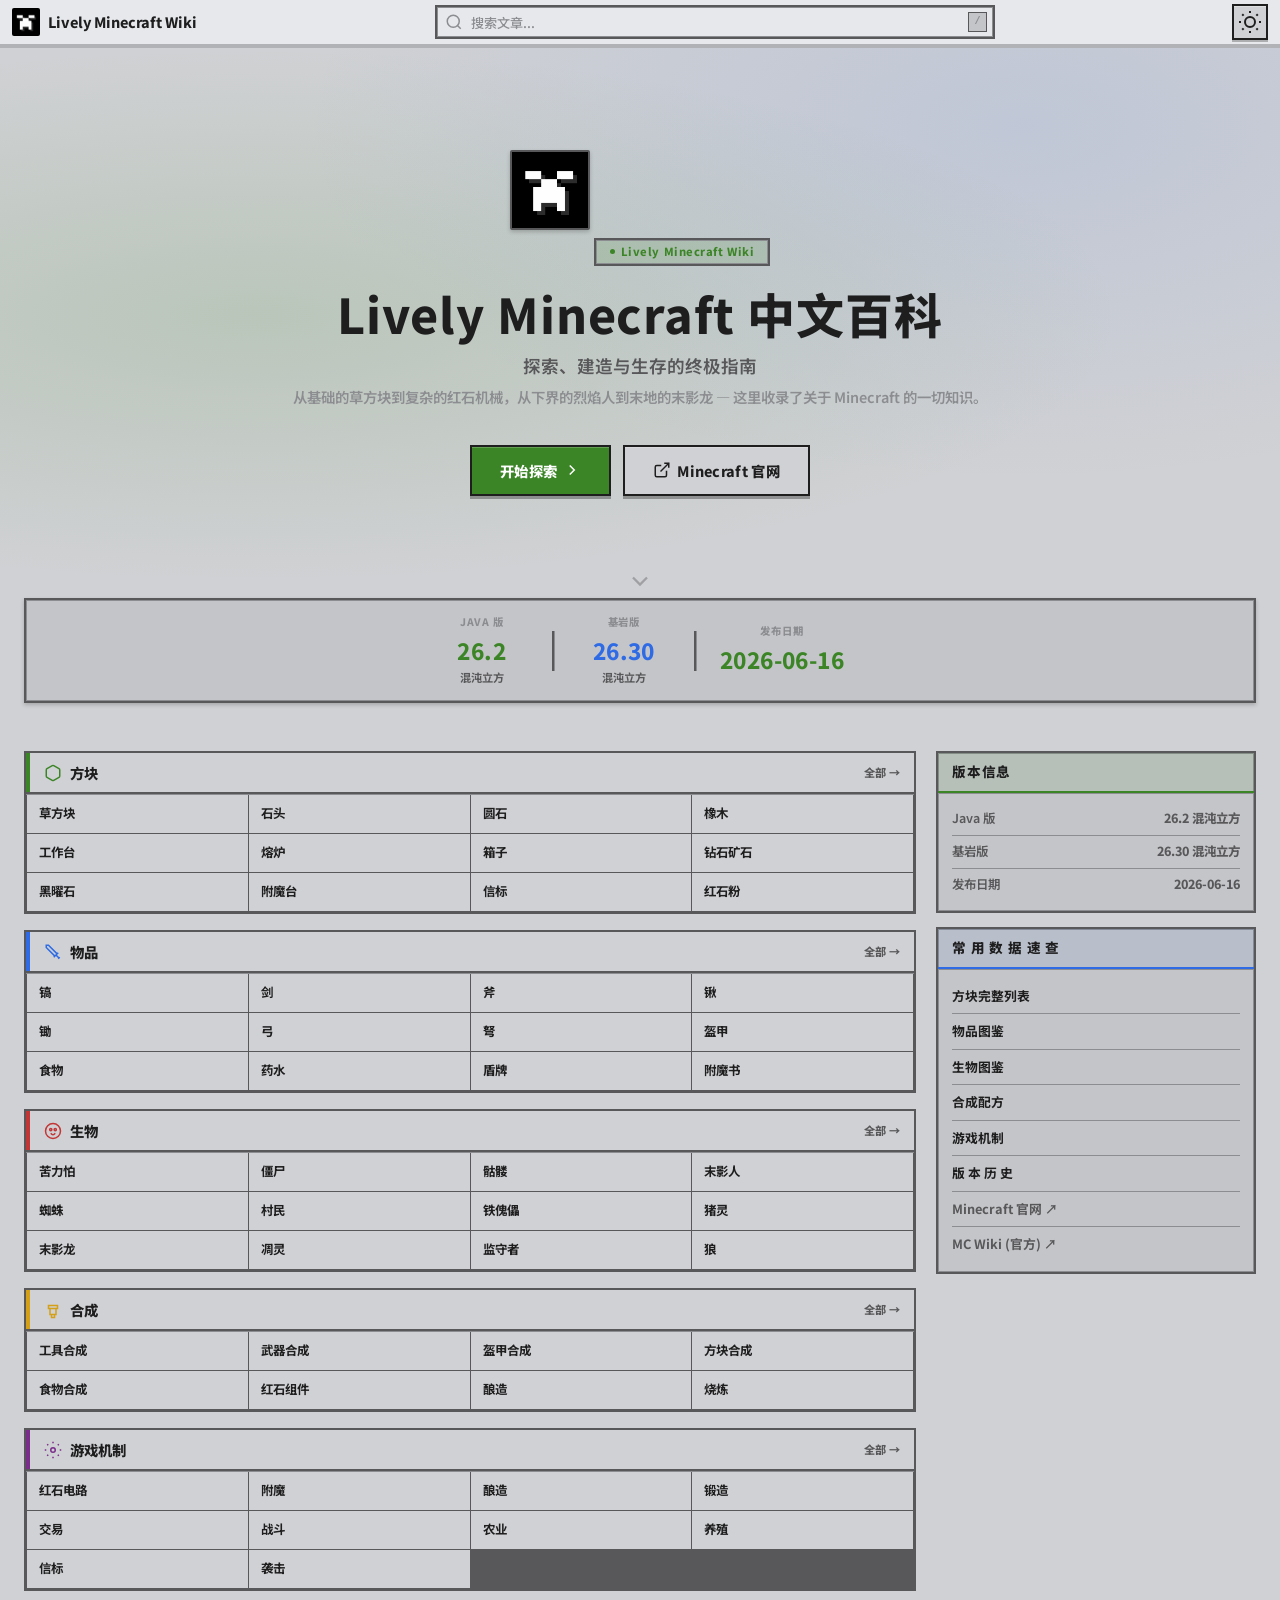
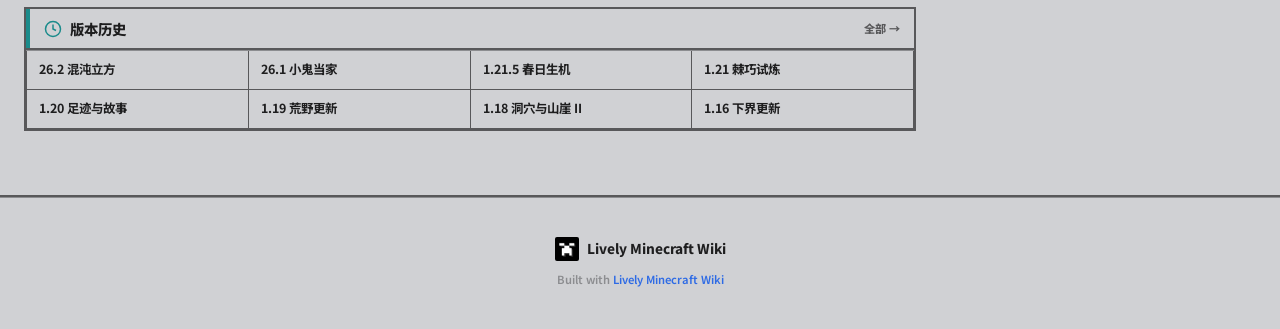
==== commit 903d93ed: "feat(config): 添加站点配置与侧边栏导航文件 重构项目配置体系，将站点设置与各分类侧边栏导航抽取为独立 JSON 文件， 更新品牌名称为 Lively 中文百科，优化 API 文档结构，并" ====
--- a/index.html
+++ b/index.html
@@ -4,7 +4,7 @@
   <meta charset="UTF-8">
   <meta name="viewport" content="width=device-width, initial-scale=1.0">
   <title>Lively Minecraft Wiki</title>
-  <meta name="description" content="Lively Minecraft Wiki · 灵动--我的世界中文百科，从基础的草方块到复杂的红石机械，收录关于 Minecraft 的一切知识">
+  <meta name="description" content="Lively Minecraft Wiki · Lively 中文百科，从基础的草方块到复杂的红石机械，收录关于 Minecraft 的一切知识">
 
   <link rel="preconnect" href="https://fonts.loli.net">
   <link rel="preconnect" href="https://gstatic.loli.net" crossorigin>
@@ -18,8 +18,8 @@
   <!-- Top Bar -->
   <header class="home-topbar" id="topBar">
     <a href="./" class="home-topbar__brand" id="topBrand">
-      <img class="home-topbar__logo" id="topLogo" src="page/logo.jpg" alt="Logo">
-      <span class="home-topbar__name" id="topName">Minecraft Wiki</span>
+      <img class="home-topbar__logo" id="topLogo" src="assets/logo.jpg" alt="Logo">
+      <span class="home-topbar__name" id="topName">Lively Minecraft Wiki</span>
     </a>
     <div class="home-topbar__search" id="homeSearch">
       <div class="search-box">
@@ -49,12 +49,12 @@
   <!-- Hero Section -->
   <section class="hero">
     <div class="hero__content">
-      <img class="hero__logo" id="heroLogo" src="page/logo.jpg" alt="Logo">
+      <img class="hero__logo" id="heroLogo" src="assets/logo.jpg" alt="Logo">
       <div class="hero__badge" id="heroBadge">
         <span class="hero__badge-dot"></span>
-        <span id="heroBadgeText">Minecraft Wiki</span>
-      </div>
-      <h1 class="hero__title" id="heroTitle">Minecraft 中文维基</h1>
+        <span id="heroBadgeText">Lively Minecraft Wiki</span>
+      </div>
+      <h1 class="hero__title" id="heroTitle">Lively Minecraft 中文百科</h1>
       <p class="hero__subtitle" id="heroSubtitle">探索、建造与生存的终极指南</p>
       <p class="hero__description" id="heroDescription">从基础的草方块到复杂的红石机械，从下界的烈焰人到末地的末影龙 — 这里收录了关于 Minecraft 的一切知识。</p>
       <div class="hero__actions" id="heroActions">
@@ -144,11 +144,11 @@
   <footer class="site-footer">
     <div class="site-footer__inner">
       <div class="site-footer__brand">
-        <img class="site-footer__logo" id="footerLogo" src="page/logo.jpg" alt="Logo">
-        <span class="site-footer__name" id="footerName">Minecraft Wiki</span>
+        <img class="site-footer__logo" id="footerLogo" src="assets/logo.jpg" alt="Logo">
+        <span class="site-footer__name" id="footerName">Lively Minecraft Wiki</span>
       </div>
       <p class="site-footer__copyright">
-        Built with <a class="site-footer__link" href="https://www.minecraft.net/" id="footerLink">Minecraft Wiki</a>
+        Built with <a class="site-footer__link" href="https://www.minecraft.net/" id="footerLink">Lively Minecraft Wiki</a>
       </p>
     </div>
   </footer>
@@ -414,7 +414,7 @@
             SEARCH_INDEX.push({
               type: 'page',
               title: item.title,
-              description: 'Minecraft Wiki 文档',
+              description: 'Lively Minecraft Wiki 文档',
               link: 'page/#' + (item.route || '/' + item.title.toLowerCase()),
               icon: item.icon || 'info',
               keywords: item.title
@@ -544,7 +544,7 @@
 
     // ===== Config Loader =====
     var DEFAULT_CONFIG = {
-      site: { name: 'Minecraft Wiki', logo: 'page/logo.jpg', meta: 'Minecraft Wiki · 我的世界中文维基百科' },
+      site: { name: 'Lively Minecraft Wiki', logo: 'assets/logo.jpg', meta: 'Lively Minecraft Wiki · 我的世界中文百科' },
       nav: [
         { title: '首页', icon: 'home' },
         { title: '指南', icon: 'schedule' },
@@ -554,8 +554,8 @@
         { title: 'GitHub', url: 'https://github.com', external: true }
       ],
       home: {
-        badge: 'Minecraft Wiki',
-        heroTitle: 'Minecraft 中文维基',
+        badge: 'Lively Minecraft Wiki',
+        heroTitle: 'Lively Minecraft 中文百科',
         heroSubtitle: '探索、建造与生存的终极指南',
         heroDescription: '从基础的草方块到复杂的红石机械，从下界的烈焰人到末地的末影龙 — 这里收录了关于 Minecraft 的一切知识。',
         primaryAction: { text: '开始探索', link: '#categoryPortal' },
@@ -601,10 +601,11 @@
       if (cfg.nav) window._siteNav = cfg.nav;
 
       // Site info
-      document.title = site.name || 'Minecraft Wiki';
+      document.title = site.name || 'Lively Minecraft Wiki';
       document.querySelector('meta[name="description"]').content = site.meta || '';
-      var logoUrl = site.logo || 'page/logo.jpg';
-      var siteName = site.name || 'Minecraft Wiki';
+      var logoUrl = site.logo || 'assets/logo.jpg';
+      // Config stores path relative to root (e.g. assets/logo.jpg), use as-is
+      var siteName = site.name || 'Lively Minecraft Wiki';
 
       // Set logo across all locations
       var logoEls = document.querySelectorAll('#heroLogo, #topLogo, #footerLogo');
@@ -640,7 +641,7 @@
 
     // ===== Load =====
     loadLatestVersion().then(function() {
-      fetch('page/config.json')
+      fetch('config/config.json')
         .then(function(r) { return r.json(); })
         .then(function(cfg) {
           applyConfig(cfg);
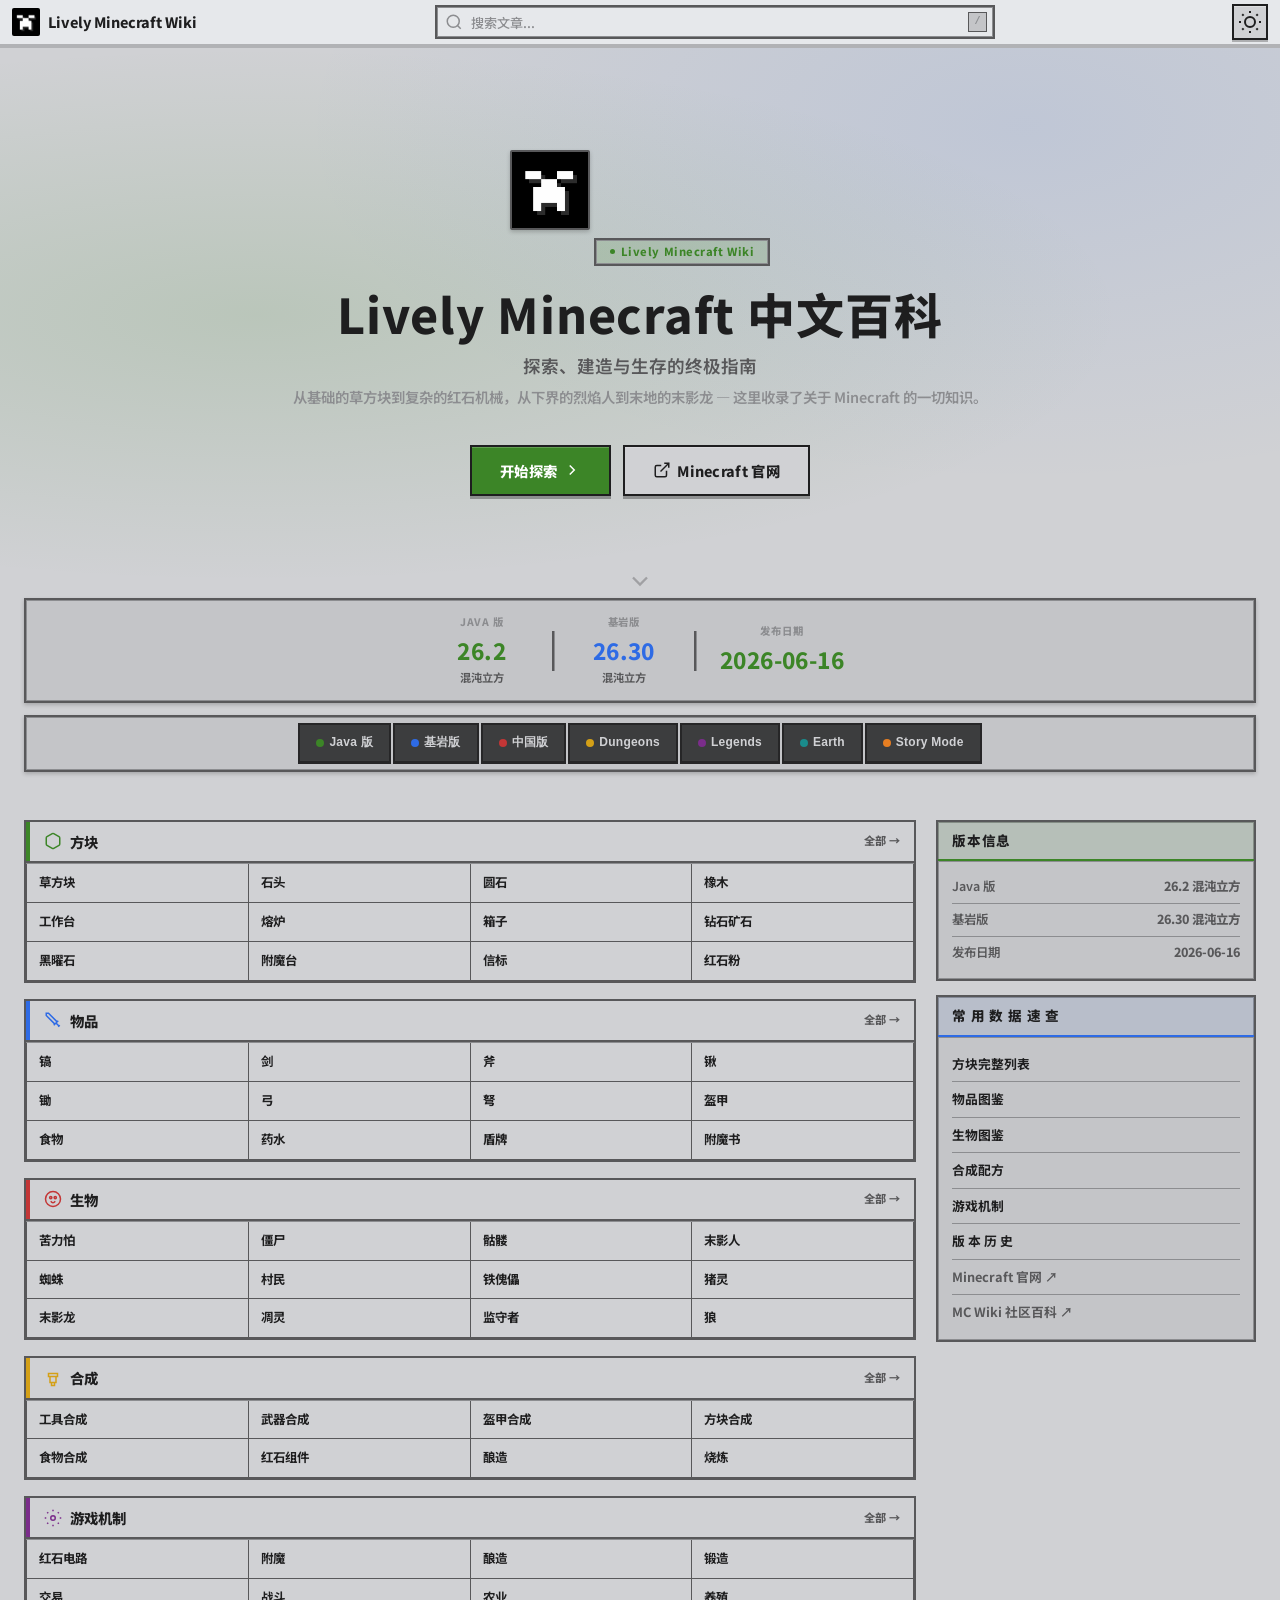
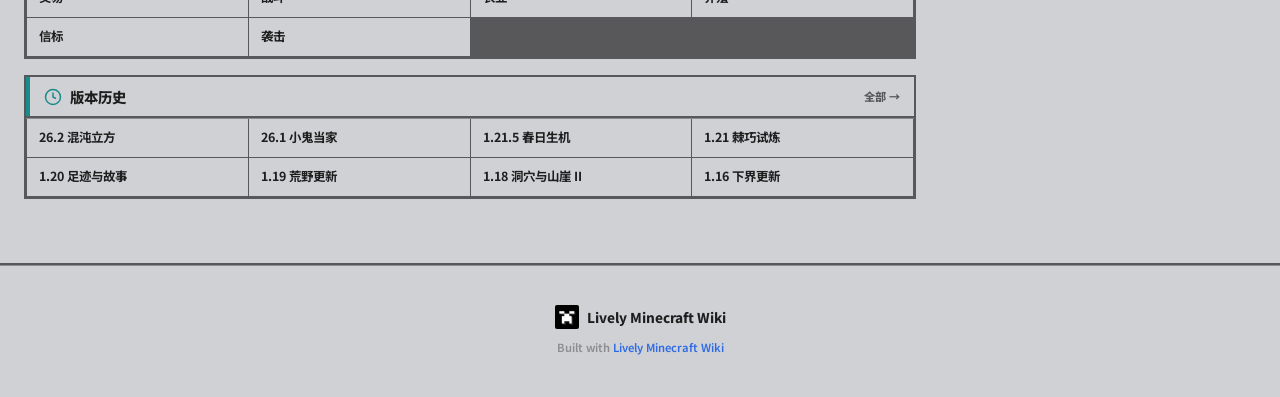
==== commit e0185184: "feat(config): 添加多版本导航与重组文件路径" ====
--- a/index.html
+++ b/index.html
@@ -4,7 +4,7 @@
   <meta charset="UTF-8">
   <meta name="viewport" content="width=device-width, initial-scale=1.0">
   <title>Lively Minecraft Wiki</title>
-  <meta name="description" content="Lively Minecraft Wiki · Lively 中文百科，从基础的草方块到复杂的红石机械，收录关于 Minecraft 的一切知识">
+  <meta name="description" content="灵影 Minecraft Wiki · 灵影中文百科，从基础的草方块到复杂的红石机械，收录关于 Minecraft 的一切知识">
 
   <link rel="preconnect" href="https://fonts.loli.net">
   <link rel="preconnect" href="https://gstatic.loli.net" crossorigin>
@@ -97,12 +97,19 @@
     </div>
   </section>
 
+  <!-- Edition Tabs -->
+  <div class="edition-tabs" id="editionTabs">
+    <div class="edition-tabs__inner" id="editionTabsInner"></div>
+  </div>
+
   <!-- Main Content Grid -->
   <section class="main-grid" id="categoryPortal">
     <div class="main-grid__inner">
       <!-- Left Column: Category Sections -->
       <div class="main-grid__left" id="wikiSections">
         <!-- Dynamic wiki sections inserted by JS -->
+        <!-- Edition cards row -->
+        <div class="edition-row" id="editionRow"></div>
       </div>
 
       <!-- Right Column: Quick Reference -->
@@ -133,7 +140,7 @@
             <a class="qr-link" href="page/#/mechanics">游戏机制</a>
             <a class="qr-link" href="page/#/versions">版 本 历 史</a>
             <a class="qr-link qr-link--ext" href="https://www.minecraft.net/" target="_blank" rel="noopener">Minecraft 官网 ↗</a>
-            <a class="qr-link qr-link--ext" href="https://zh.minecraft.wiki/" target="_blank" rel="noopener">MC Wiki (官方) ↗</a>
+            <a class="qr-link qr-link--ext" href="https://zh.minecraft.wiki/" target="_blank" rel="noopener">MC Wiki 社区百科 ↗</a>
           </div>
         </div>
       </aside>
@@ -328,6 +335,16 @@
       }
     ];
 
+    var EDITIONS = [
+      { id: 'java', title: 'Java 版', icon: 'cube', color: '#3C8527', desc: 'Minecraft: Java Edition 完整百科，涵盖方块、物品、生物、合成与游戏机制。', link: 'page/#/java' },
+      { id: 'bedrock', title: '基岩版', icon: 'devices', color: '#2E6BE5', desc: 'Minecraft: Bedrock Edition，跨平台统一版本，支持移动端、主机和 PC。', link: 'page/#/bedrock' },
+      { id: 'china', title: '中国版', icon: 'star', color: '#C33636', desc: '我的世界中国版，由网易代理运营，免费畅玩 Java 与基岩双版本。', link: 'page/#/china' },
+      { id: 'dungeons', title: 'Dungeons', icon: 'sword', color: '#D4A017', desc: 'Minecraft Dungeons 地下城探险指南，暗黑风格动作冒险游戏。', link: 'page/#/dungeons' },
+      { id: 'legends', title: 'Legends', icon: 'flag', color: '#7B2D8B', desc: 'Minecraft Legends 即时战略指南，带领盟友对抗猪灵入侵。', link: 'page/#/legends' },
+      { id: 'earth', title: 'Earth', icon: 'globe', color: '#1A8B8B', desc: 'Minecraft Earth AR 增强现实游戏历史存档（已停运）。', link: 'page/#/earth' },
+      { id: 'story-mode', title: 'Story Mode', icon: 'book', color: '#E67E22', desc: 'Minecraft: Story Mode 叙事冒险游戏，Telltale 经典之作。', link: 'page/#/story-mode' }
+    ];
+
     // ===== Version Data - Loaded from api/latest.json =====
     var LATEST_VERSIONS = null;
     function loadLatestVersion() {
@@ -544,7 +561,7 @@
 
     // ===== Config Loader =====
     var DEFAULT_CONFIG = {
-      site: { name: 'Lively Minecraft Wiki', logo: 'assets/logo.jpg', meta: 'Lively Minecraft Wiki · 我的世界中文百科' },
+      site: { name: 'Lively Minecraft Wiki', logo: 'assets/logo.jpg', meta: '灵影 Minecraft Wiki · 灵影中文百科' },
       nav: [
         { title: '首页', icon: 'home' },
         { title: '指南', icon: 'schedule' },
@@ -591,6 +608,56 @@
 
         container.appendChild(section);
       });
+
+      // Render edition tabs and cards
+      renderEditionTabs();
+      renderEditionCards();
+    }
+
+    function renderEditionTabs() {
+      var tabsInner = document.getElementById('editionTabsInner');
+      if (!tabsInner) return;
+      tabsInner.innerHTML = '';
+      EDITIONS.forEach(function(ed, i) {
+        var a = document.createElement('a');
+        a.href = 'page/#/' + ed.id;
+        a.className = 'edition-tab';
+        a.style.cssText = 'display:inline-flex;align-items:center;gap:5px;padding:8px 16px;' +
+          'background:#3C3D3E;border:2px solid #262627;' +
+          'color:#D0D1D4;text-decoration:none;font-family:NotoSans,sans-serif;' +
+          'font-size:0.75rem;font-weight:800;letter-spacing:0.02em;' +
+          'border-bottom:3px solid #262627;text-align:center;transition:all 0.12s;';
+        a.innerHTML = '<span style="width:8px;height:8px;border-radius:50%;flex-shrink:0;background:' + (ed.color || '#666') + '"></span>' +
+          '<span>' + ed.title + '</span>';
+        a.addEventListener('mouseenter', function() {
+          this.style.borderBottomColor = ed.color;
+          this.style.color = ed.color;
+        });
+        a.addEventListener('mouseleave', function() {
+          this.style.borderBottomColor = '#262627';
+          this.style.color = '#D0D1D4';
+        });
+        tabsInner.appendChild(a);
+      });
+    }
+
+    function renderEditionCards() {
+      var row = document.getElementById('editionRow');
+      if (!row) return;
+      row.innerHTML = '<div class="wiki-section"><div class="wiki-section__header" style="position:relative;padding:8px 14px 8px 14px;border-bottom:2px solid var(--oreui-border-dark);box-shadow:0 1px 0 0 var(--oreui-border-light);background:var(--oreui-panel-header-bg)"><h3 class="wiki-section__title">全部版本站点</h3></div><div class="wiki-section__links" style="grid-template-columns:repeat(7,1fr)" id="editionLinks"></div></div>';
+
+      var linksEl = document.getElementById('editionLinks');
+      if (!linksEl) return;
+
+      EDITIONS.forEach(function(ed) {
+        var a = document.createElement('a');
+        a.className = 'wiki-section__link';
+        a.href = ed.link;
+        a.style.borderLeft = '2px solid ' + ed.color;
+        a.innerHTML = (ICONS[ed.icon] ? ICONS[ed.icon] : '') + ' <span>' + ed.title + '</span>';
+        a.title = ed.desc;
+        linksEl.appendChild(a);
+      });
     }
 
     function applyConfig(cfg) {
--- a/page/css/home.css
+++ b/page/css/home.css
@@ -358,6 +358,8 @@
 
 .version-bar__inner {
   max-width: 1400px;
+  width: 100%;
+  box-sizing: border-box;
   margin: 0 auto;
   display: flex;
   justify-content: center;
@@ -415,9 +417,35 @@
 @media (max-width: 768px) {
   .version-bar { margin-top: -20px; padding: 0 12px; }
   .version-bar__inner { flex-wrap: wrap; padding: 12px 16px; gap: 6px 0; }
+  .edition-tabs__inner { padding: 4px 16px; }
   .version-bar__item { min-width: 0; padding: 4px 12px; flex: 1; }
   .version-bar__divider { display: none; }
   .version-bar__version { font-size: 1.1rem; }
+}
+
+/* ===== Edition Tabs Bar ===== */
+.edition-tabs {
+  padding: 0 24px;
+  margin: 12px 0 0;
+}
+.edition-tabs__inner {
+  max-width: 1400px;
+  width: 100%;
+  box-sizing: border-box;
+  margin: 0 auto;
+  display: flex;
+  gap: 2px;
+  justify-content: center;
+  align-items: center;
+  flex-wrap: wrap;
+  background: var(--oreui-bg-elevated);
+  border: 2px solid var(--oreui-border-dark);
+  box-shadow: inset 0 0 0 1px var(--oreui-border-light), var(--oreui-shadow-md);
+  padding: 6px 32px;
+}
+
+@media (max-width: 768px) {
+  .edition-tabs { padding: 0 12px; margin-top: 8px; }
 }
 
 /* ===== Main Content Grid (MC Wiki Style) ===== */
